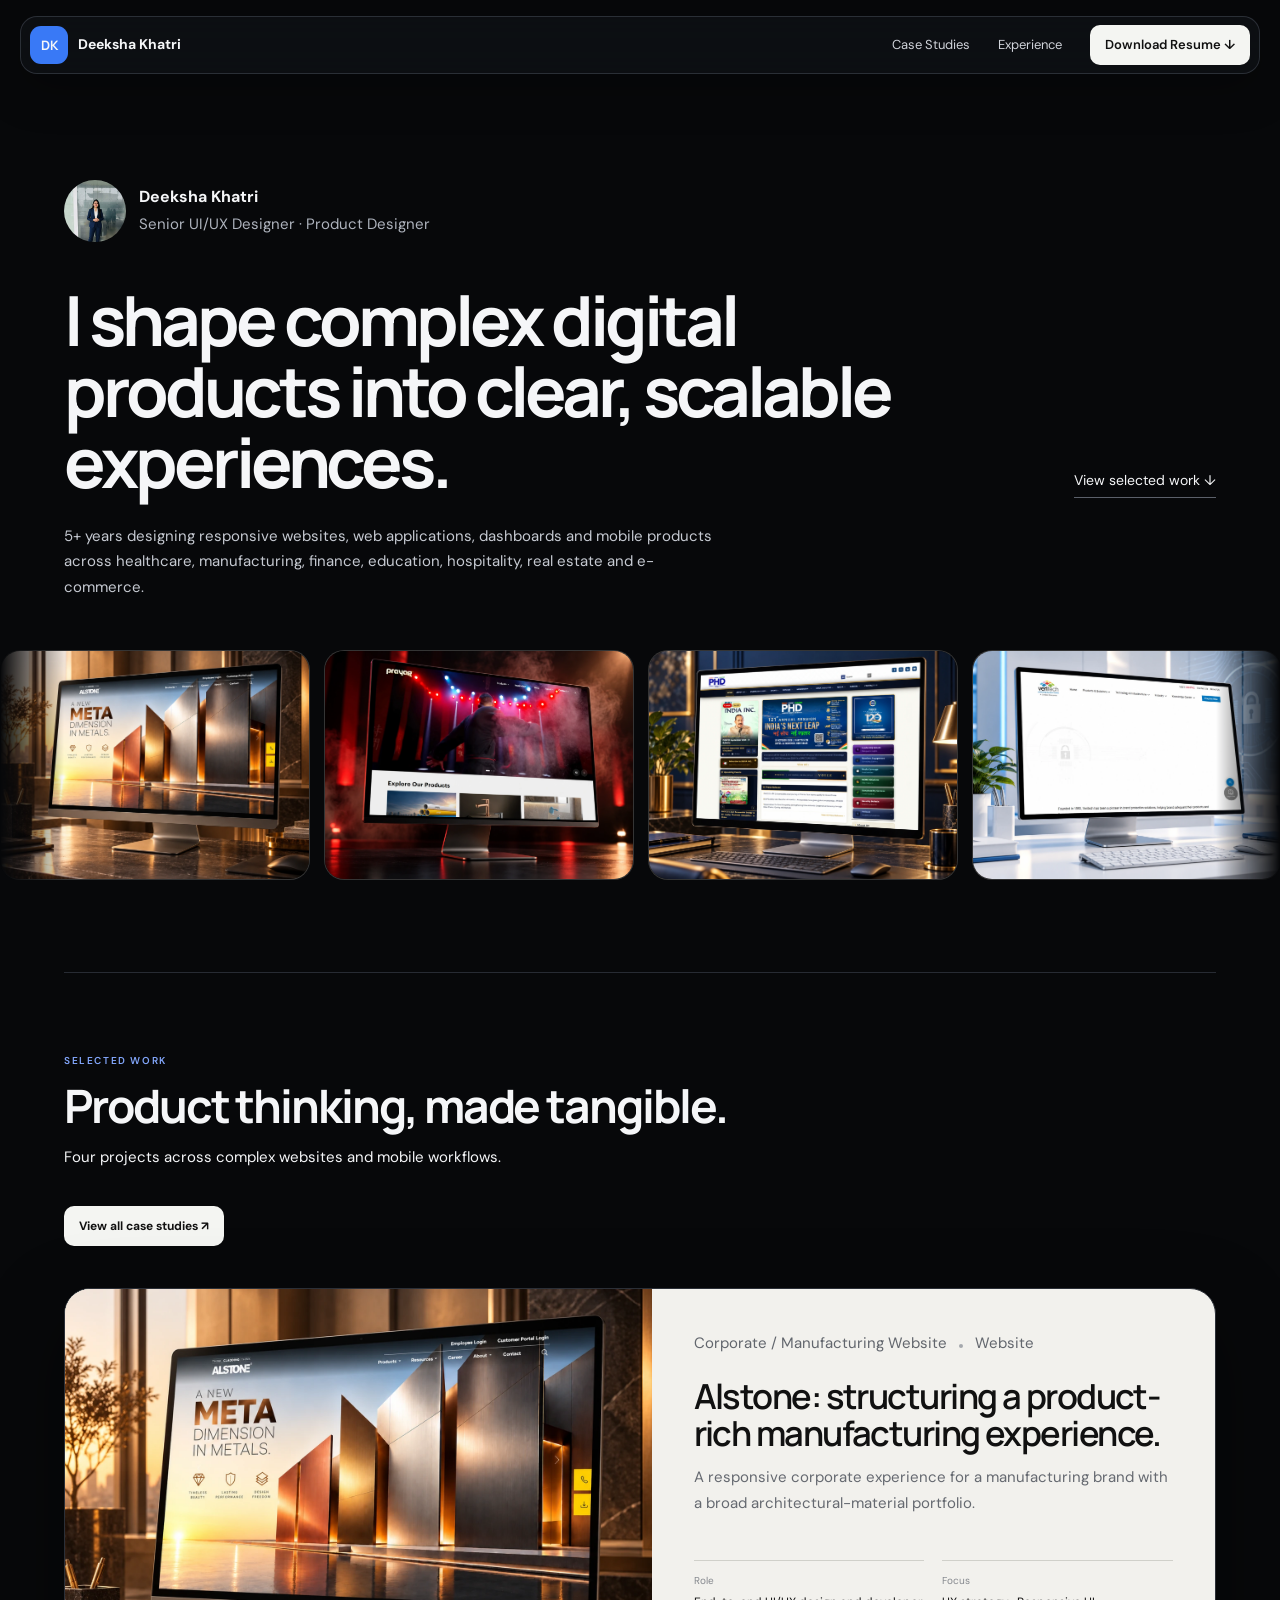
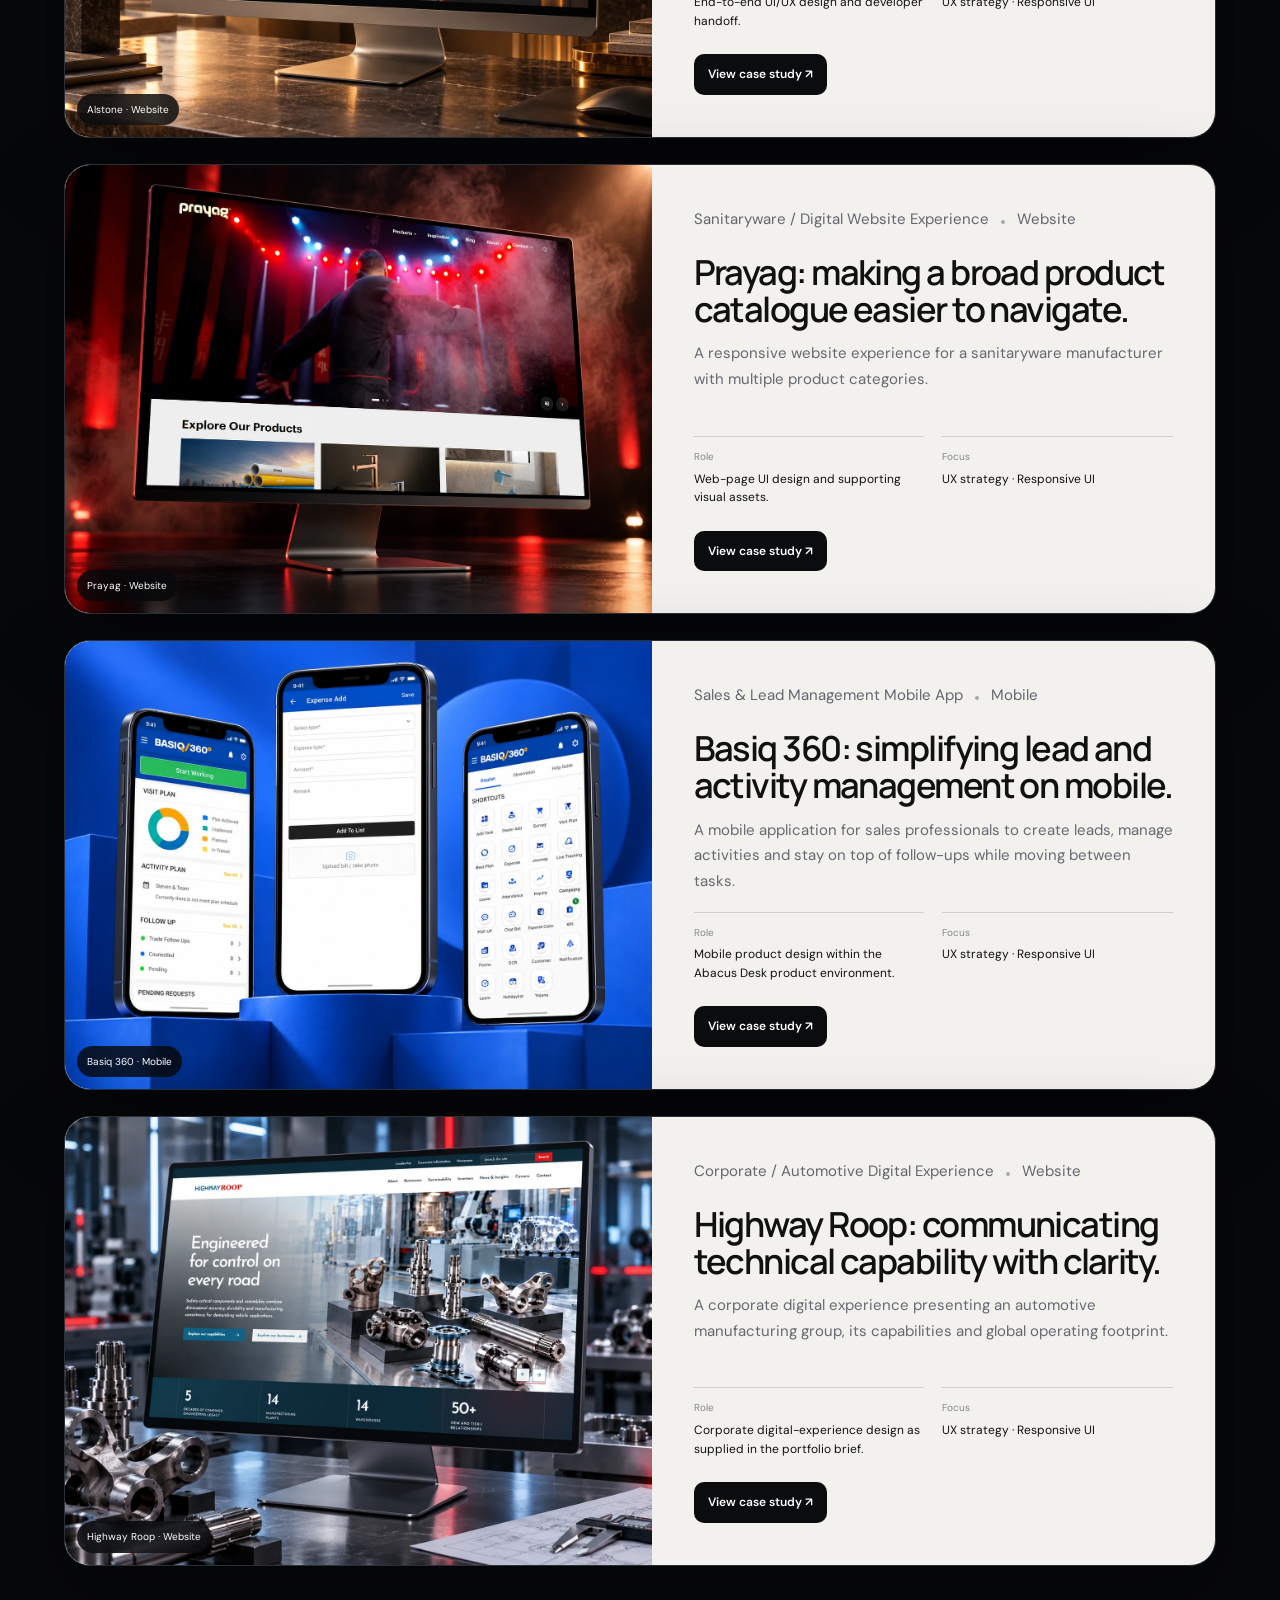
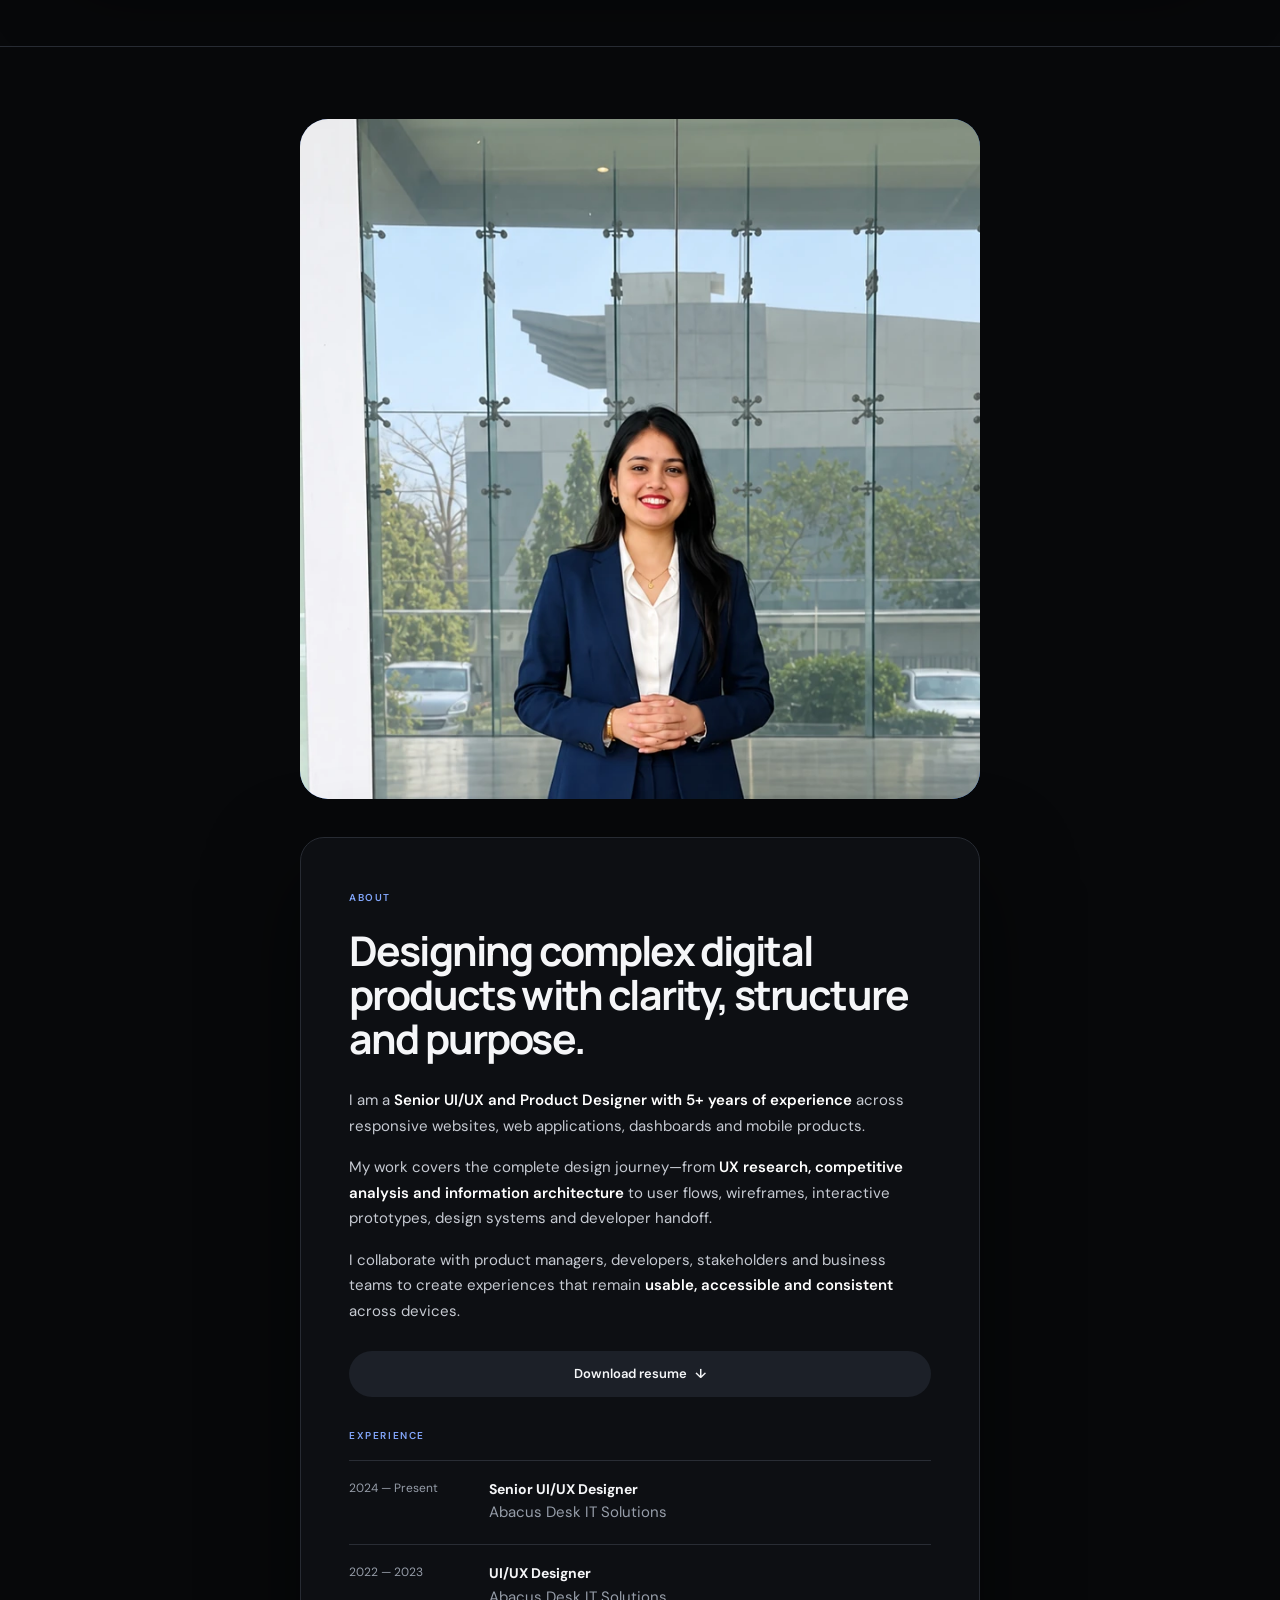
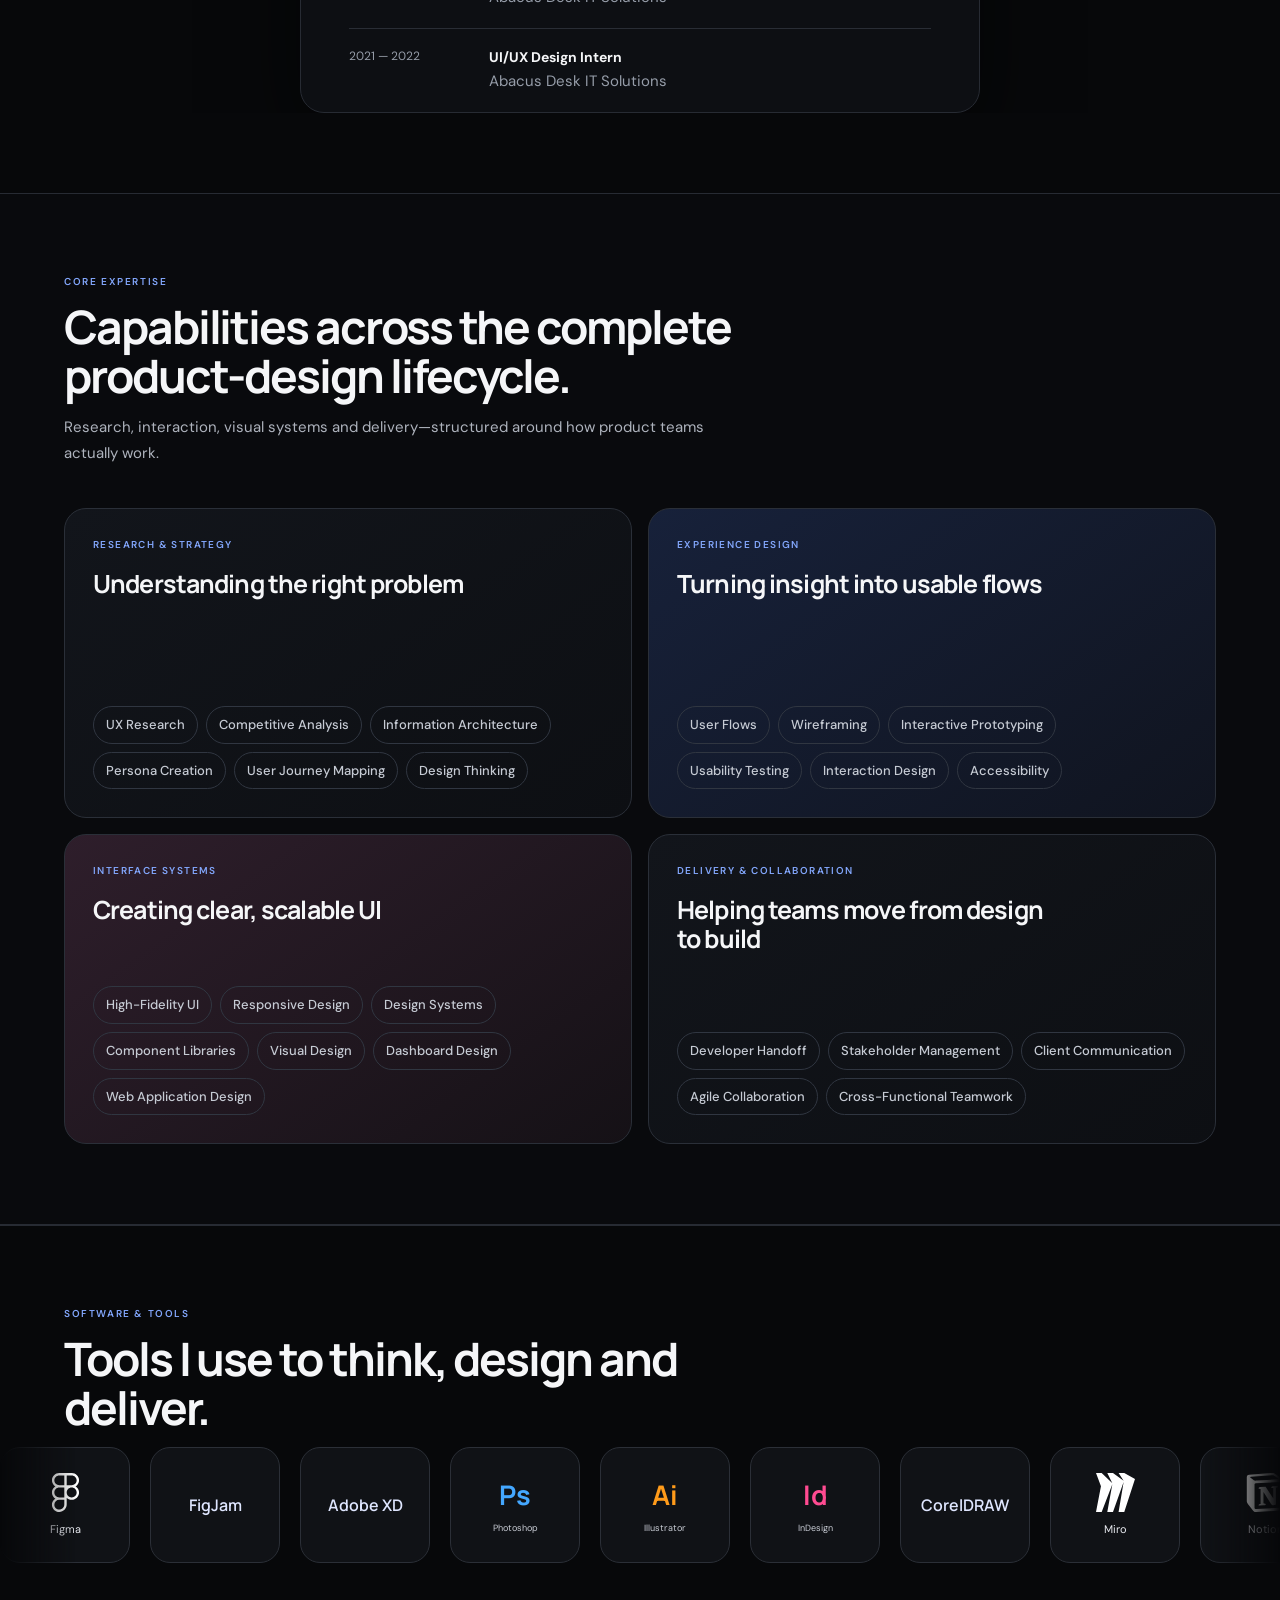
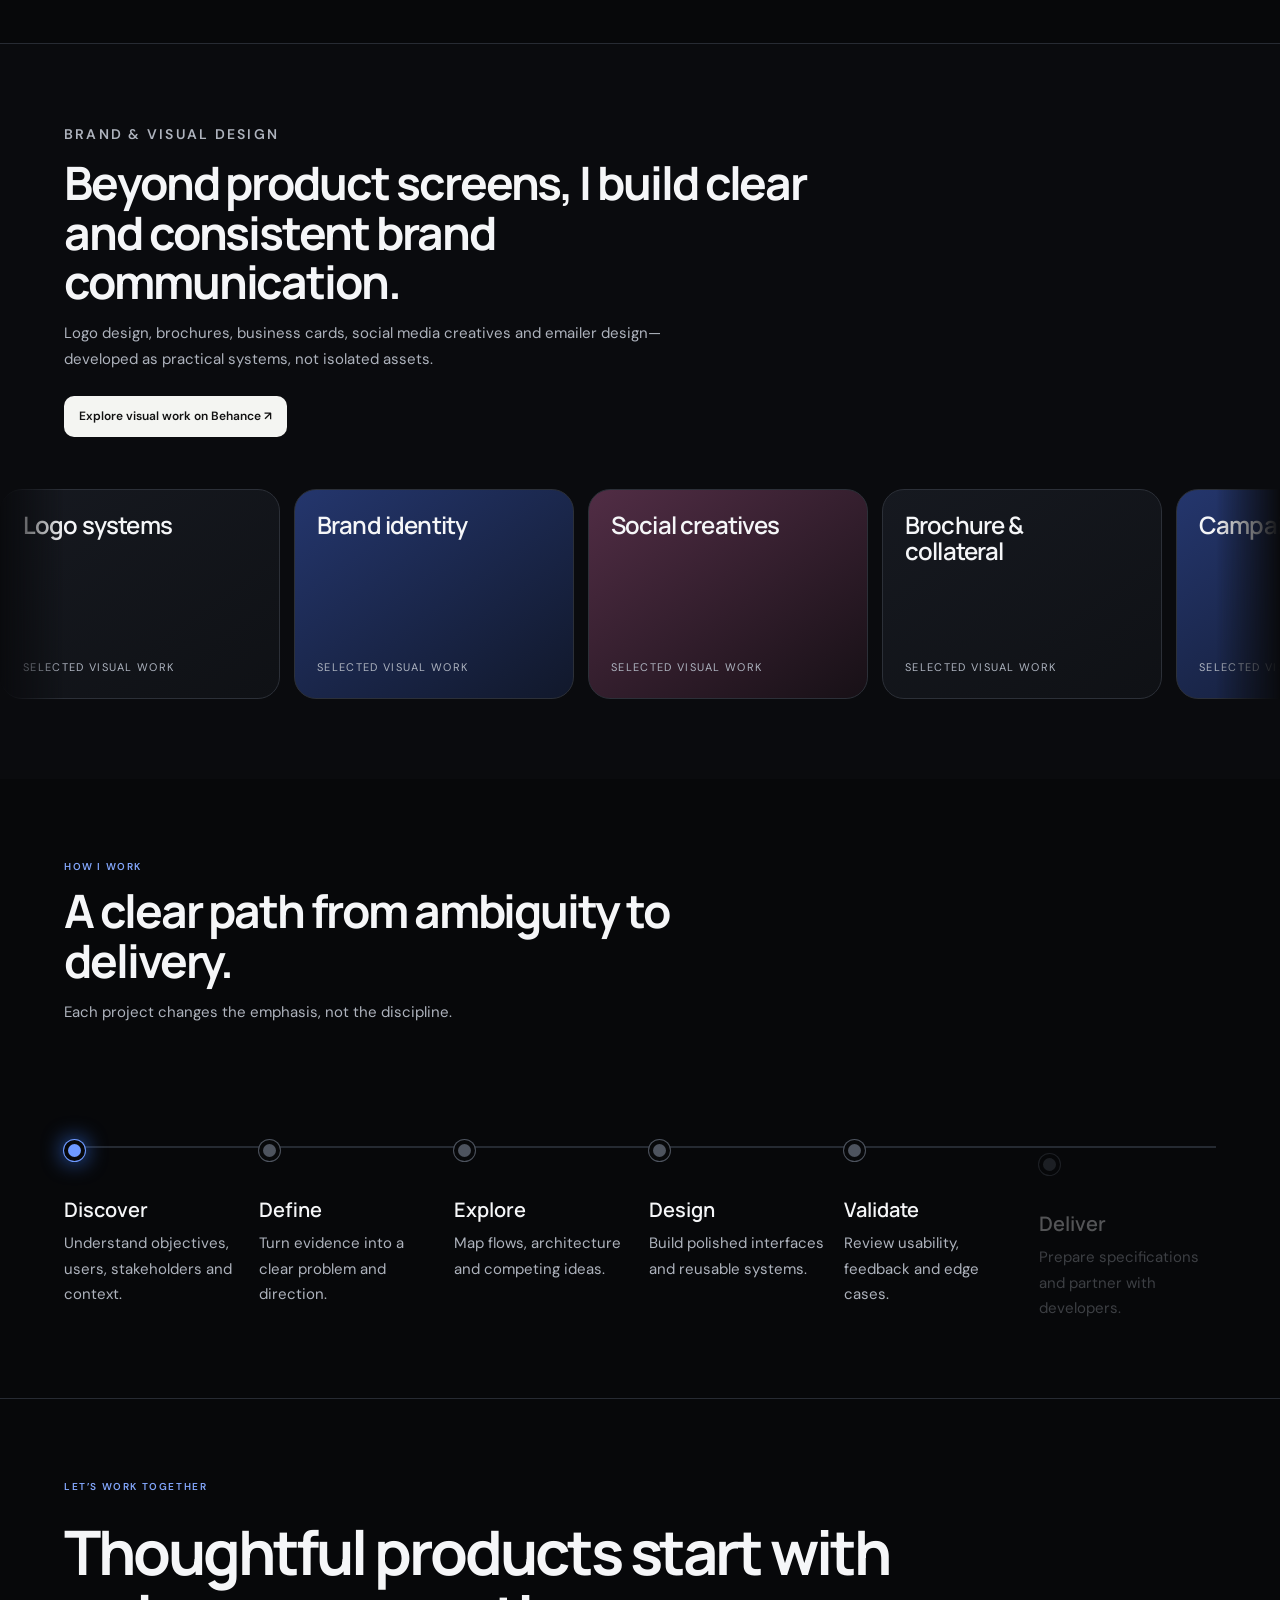
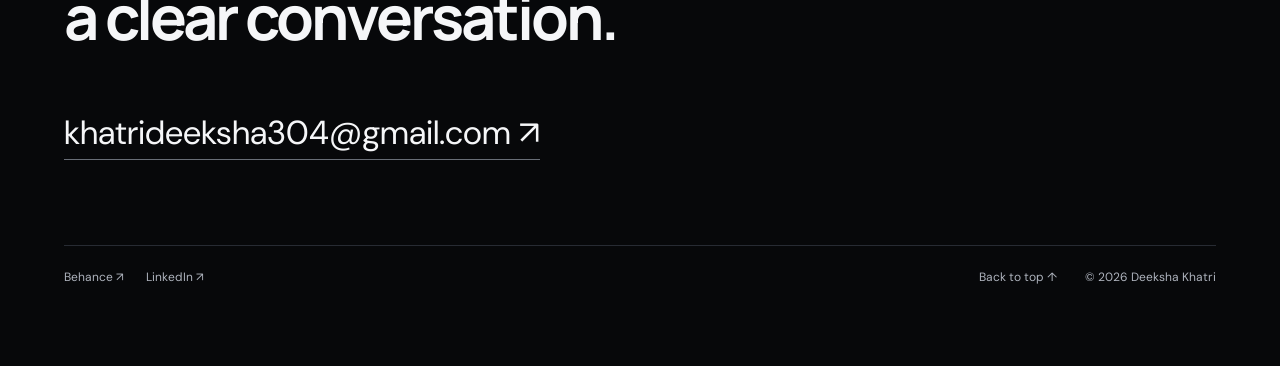
==== index.html @ 40d59b78 "Add files via upload" ====
<!doctype html>
<html lang="en"><head><meta charset="utf-8"><meta name="viewport" content="width=device-width,initial-scale=1"><meta name="theme-color" content="#07080a"><meta name="description" content="Deeksha Khatri — Senior UI/UX and Product Designer portfolio."><title>Deeksha Khatri — Senior UI/UX & Product Designer</title><link rel="preconnect" href="https://fonts.googleapis.com"><link rel="preconnect" href="https://fonts.gstatic.com" crossorigin><link href="https://fonts.googleapis.com/css2?family=DM+Sans:wght@400;500;600&family=Manrope:wght@400;500;600;700&display=swap" rel="stylesheet"><link rel="stylesheet" href="styles.css"><link rel="stylesheet" href="layout-fixes.css"></head>
<body id="top"><a class="skip" href="#main">Skip to content</a>
<header class="site-header"><a class="brand" href="#top"><span>DK</span><strong>Deeksha Khatri</strong></a><button class="menu-button" aria-label="Open navigation">Menu</button><nav><a href="work.html">Case Studies</a><a href="#experience">Experience</a><a class="header-cta" href="assets/Deeksha_Khatri_Resume.pdf" target="_blank" rel="noopener">Download Resume ↓</a></nav></header>
<main id="main">
<section class="hero shell section-reveal"><div class="identity"><img src="assets/deeksha-khatri.jpg" alt="Deeksha Khatri"><div><strong>Deeksha Khatri</strong><p>Senior UI/UX Designer · Product Designer</p></div></div><div class="hero-grid"><h1>I shape complex digital products into clear, scalable experiences.</h1><a href="#work">View selected work ↓</a></div><p class="hero-summary">5+ years designing responsive websites, web applications, dashboards and mobile products across healthcare, manufacturing, finance, education, hospitality, real estate and e-commerce.</p></section>
<section class="archive section-reveal" aria-label="Project archive"><div class="auto-rail"><div id="auto-track" class="auto-track"></div></div></section>
<section class="selected shell" id="work"><div class="section-head section-reveal"><p class="eyebrow">Selected work</p><h2>Product thinking, made tangible.</h2><p>Four projects across complex websites and mobile workflows.</p><a class="all-case-studies-cta" href="work.html">View all case studies ↗</a></div><div id="selected-grid" class="selected-grid"></div></section>
<section class="about" id="about"><div class="about-scene shell"><div class="about-photo section-reveal"><img src="assets/deeksha-about-clean.webp" alt="Deeksha Khatri — Senior UI/UX Designer"></div><div class="about-panel section-reveal"><p class="eyebrow">About</p><h2>Designing complex digital products with clarity, structure and purpose.</h2><div class="about-copy"><p>I am a <strong>Senior UI/UX and Product Designer with 5+ years of experience</strong> across responsive websites, web applications, dashboards and mobile products.</p><p>My work covers the complete design journey—from <strong>UX research, competitive analysis and information architecture</strong> to user flows, wireframes, interactive prototypes, design systems and developer handoff.</p><p>I collaborate with product managers, developers, stakeholders and business teams to create experiences that remain <strong>usable, accessible and consistent</strong> across devices.</p></div><a class="about-primary-cta" href="assets/Deeksha_Khatri_Resume.pdf" target="_blank" rel="noopener">Download resume <span>↓</span></a><div class="timeline" id="experience"><p class="eyebrow">Experience</p><article><time>2024 — Present</time><div><h3>Senior UI/UX Designer</h3><p>Abacus Desk IT Solutions</p></div></article><article><time>2022 — 2023</time><div><h3>UI/UX Designer</h3><p>Abacus Desk IT Solutions</p></div></article><article><time>2021 — 2022</time><div><h3>UI/UX Design Intern</h3><p>Abacus Desk IT Solutions</p></div></article></div></div></div></section><section class="expertise section-reveal" id="expertise"><div class="shell"><div class="section-head"><p class="eyebrow">Core expertise</p><h2>Capabilities across the complete product-design lifecycle.</h2><p>Research, interaction, visual systems and delivery—structured around how product teams actually work.</p></div><div class="expertise-grid"><article><span>Research & strategy</span><h3>Understanding the right problem</h3><div><b>UX Research</b><b>Competitive Analysis</b><b>Information Architecture</b><b>Persona Creation</b><b>User Journey Mapping</b><b>Design Thinking</b></div></article><article><span>Experience design</span><h3>Turning insight into usable flows</h3><div><b>User Flows</b><b>Wireframing</b><b>Interactive Prototyping</b><b>Usability Testing</b><b>Interaction Design</b><b>Accessibility</b></div></article><article><span>Interface systems</span><h3>Creating clear, scalable UI</h3><div><b>High-Fidelity UI</b><b>Responsive Design</b><b>Design Systems</b><b>Component Libraries</b><b>Visual Design</b><b>Dashboard Design</b><b>Web Application Design</b></div></article><article><span>Delivery & collaboration</span><h3>Helping teams move from design to build</h3><div><b>Developer Handoff</b><b>Stakeholder Management</b><b>Client Communication</b><b>Agile Collaboration</b><b>Cross-Functional Teamwork</b></div></article></div></div></section><section class="software section-reveal"><div class="shell"><p class="eyebrow">Software & tools</p><h2>Tools I use to think, design and deliver.</h2></div><div class="software-rail"><div class="software-track"><span><img src="assets/icons/figma.svg" alt="">Figma</span><span class="tool-word">FigJam</span><span class="tool-word">Adobe XD</span><span class="adobe-icon">Ps<small>Photoshop</small></span><span class="adobe-icon ai">Ai<small>Illustrator</small></span><span class="adobe-icon id">Id<small>InDesign</small></span><span class="tool-word">CorelDRAW</span><span><img src="assets/icons/miro.svg" alt="">Miro</span><span><img src="assets/icons/notion.svg" alt="">Notion</span><span><img src="assets/icons/jira.svg" alt="">Jira</span><span><img src="assets/icons/html5.svg" alt="">HTML</span><span><img src="assets/icons/css.svg" alt="">CSS</span><span class="tool-word">Codex</span><span aria-hidden="true"><img src="assets/icons/figma.svg" alt="">Figma</span><span aria-hidden="true" class="tool-word">FigJam</span><span aria-hidden="true" class="tool-word">Adobe XD</span><span aria-hidden="true" class="adobe-icon">Ps<small>Photoshop</small></span><span aria-hidden="true" class="adobe-icon ai">Ai<small>Illustrator</small></span><span aria-hidden="true" class="adobe-icon id">Id<small>InDesign</small></span><span aria-hidden="true" class="tool-word">CorelDRAW</span><span aria-hidden="true"><img src="assets/icons/miro.svg" alt="">Miro</span><span aria-hidden="true"><img src="assets/icons/notion.svg" alt="">Notion</span><span aria-hidden="true"><img src="assets/icons/jira.svg" alt="">Jira</span><span aria-hidden="true"><img src="assets/icons/html5.svg" alt="">HTML</span><span aria-hidden="true"><img src="assets/icons/css.svg" alt="">CSS</span><span aria-hidden="true" class="tool-word">Codex</span></div></div></section><section class="visual-work" id="visual-work"><div class="shell visual-intro section-reveal"><p class="eyebrow">Brand & visual design</p><h2>Beyond product screens, I build clear and consistent brand communication.</h2><p>Logo design, brochures, business cards, social media creatives and emailer design—developed as practical systems, not isolated assets.</p><a class="visual-cta" href="https://www.behance.net/deekshakhatri" target="_blank" rel="noopener">Explore visual work on Behance ↗</a></div><div class="visual-marquee section-reveal"><div class="visual-track"><a href="https://www.behance.net/gallery/186530011/Cogneet" target="_blank" rel="noopener"><b>Logo systems</b><span>Selected visual work</span></a><a href="https://www.behance.net/gallery/204535779/LAPIS" target="_blank" rel="noopener"><b>Brand identity</b><span>Selected visual work</span></a><a href="https://www.behance.net/gallery/204535399/Aprilish" target="_blank" rel="noopener"><b>Social creatives</b><span>Selected visual work</span></a><a href="https://www.behance.net/gallery/200440479/Jaypee-Hospital" target="_blank" rel="noopener"><b>Brochure & collateral</b><span>Selected visual work</span></a><a href="https://www.behance.net/gallery/204536111/Satyug-Darshan-College" target="_blank" rel="noopener"><b>Campaign design</b><span>Selected visual work</span></a><a href="https://www.behance.net/gallery/193965411/Anweshka-Foundation" target="_blank" rel="noopener"><b>Visual communication</b><span>Selected visual work</span></a><a aria-hidden="true" tabindex="-1"><b>Logo systems</b><span>Selected visual work</span></a><a aria-hidden="true" tabindex="-1"><b>Brand identity</b><span>Selected visual work</span></a><a aria-hidden="true" tabindex="-1"><b>Social creatives</b><span>Selected visual work</span></a><a aria-hidden="true" tabindex="-1"><b>Brochure & collateral</b><span>Selected visual work</span></a><a aria-hidden="true" tabindex="-1"><b>Campaign design</b><span>Selected visual work</span></a><a aria-hidden="true" tabindex="-1"><b>Visual communication</b><span>Selected visual work</span></a></div></div></section>
<section class="process shell" id="process"><div class="process-intro section-reveal"><p class="eyebrow">How I work</p><h2>A clear path from ambiguity to delivery.</h2><p>Each project changes the emphasis, not the discipline.</p></div><div class="process-timeline section-reveal"><div class="process-line"><i></i></div><div class="process-steps"><article class="active"><span>01</span><h3>Discover</h3><p>Understand objectives, users, stakeholders and context.</p></article><article><span>02</span><h3>Define</h3><p>Turn evidence into a clear problem and direction.</p></article><article><span>03</span><h3>Explore</h3><p>Map flows, architecture and competing ideas.</p></article><article><span>04</span><h3>Design</h3><p>Build polished interfaces and reusable systems.</p></article><article><span>05</span><h3>Validate</h3><p>Review usability, feedback and edge cases.</p></article><article><span>06</span><h3>Deliver</h3><p>Prepare specifications and partner with developers.</p></article></div></div></section>
</main>
<footer class="section-reveal"><div class="shell"><p class="eyebrow">Let’s work together</p><h2>Thoughtful products start with a clear conversation.</h2><a class="email" href="mailto:khatrideeksha304@gmail.com">khatrideeksha304@gmail.com ↗</a><div class="footer-row"><div><a href="https://www.behance.net/deekshakhatri" target="_blank" rel="noopener">Behance ↗</a><a href="https://www.linkedin.com/in/deeksha-khatri-a18902249/" target="_blank" rel="noopener">LinkedIn ↗</a></div><a href="#top">Back to top ↑</a><span>© <span id="year"></span> Deeksha Khatri</span></div></div></footer>
<script src="projects.js"></script><script src="script.js"></script></body></html>
---- styles.css ----
:root{--bg:#07080a;--panel:#0f1115;--panel-2:#15181e;--text:#f5f6f8;--muted:#aeb3bd;--subtle:#7f8692;--line:#272b33;--blue:#3979f6;--page:1240px;--pad:clamp(20px,4vw,64px);--section:clamp(88px,9vw,132px);--radius:24px}*{box-sizing:border-box}html{scroll-behavior:smooth}body{margin:0;overflow-x:hidden;background:var(--bg);color:var(--text);font-family:'DM Sans',sans-serif;line-height:1.55}a{color:inherit;text-decoration:none}img{max-width:100%}.shell,.case-shell{width:min(var(--page),calc(100% - var(--pad)*2));margin-inline:auto}.skip{position:fixed;top:-70px;left:18px;z-index:100;background:#fff;color:#111;padding:10px 14px;border-radius:8px}.skip:focus{top:18px}.site-header{position:fixed;z-index:50;top:16px;left:50%;transform:translateX(-50%);width:min(var(--page),calc(100% - 32px));height:58px;padding:7px 9px;display:flex;align-items:center;justify-content:space-between;border:1px solid rgba(93,100,113,.38);border-radius:17px;background:rgba(14,16,20,.88);backdrop-filter:blur(18px);box-shadow:0 14px 45px rgba(0,0,0,.28)}.brand{display:flex;align-items:center;gap:10px}.brand span{width:38px;height:38px;display:grid;place-items:center;border-radius:11px;background:var(--blue);font:700 13px 'Manrope'}.brand strong{font-size:14px}.site-header nav{display:flex;align-items:center;gap:28px;color:#d0d3da;font-size:13px}.site-header nav>a:not(.header-cta):hover{color:#fff}.header-cta{padding:10px 15px;border-radius:10px;background:#f4f5f2;color:#111;font-weight:600}.menu-button{display:none;background:none;border:0;color:#fff}.eyebrow{margin:0;color:#82a6fb;font-size:10px;font-weight:600;letter-spacing:.16em;text-transform:uppercase}.hero{min-height:650px;padding-top:130px;display:flex;flex-direction:column;justify-content:center}.identity{display:flex;align-items:center;gap:13px}.identity img{width:52px;height:52px;border-radius:50%;object-fit:cover;object-position:center 22%}.identity strong{font-size:16px}.identity p{margin:2px 0 0;color:var(--muted);font-size:12px}.hero-grid{display:grid;grid-template-columns:minmax(0,930px) auto;gap:36px;align-items:end;margin:42px 0 26px}.hero h1{margin:0;font:500 clamp(46px,5.4vw,76px)/1.03 'Manrope';letter-spacing:-.058em}.hero-grid>a{justify-self:end;border-bottom:1px solid #5b606a;padding-bottom:5px;font-size:14px}.hero-summary{max-width:650px;margin:0;color:#c6cad2;font-size:16px}.archive{padding:0 0 92px;overflow:hidden}.auto-rail{overflow:hidden;-webkit-mask-image:linear-gradient(90deg,transparent,#000 5%,#000 95%,transparent)}.auto-track{display:flex;width:max-content;gap:14px;animation:rail 36s linear infinite}.auto-track:hover{animation-play-state:paused}@keyframes rail{to{transform:translateX(-50%)}}.archive-card{width:310px;flex:0 0 auto}.project-thumb{position:relative;height:230px;overflow:hidden;border:1px solid rgba(255,255,255,.15);border-radius:20px;background:var(--tone);color:var(--ink);isolation:isolate;transition:transform .45s,border-radius .45s}.project-thumb:before{content:"";position:absolute;inset:0;background:radial-gradient(circle at 18% 5%,rgba(255,255,255,.32),transparent 35%);z-index:-1}.project-thumb img{width:100%;height:100%;object-fit:cover;object-position:top;transition:transform 2.5s cubic-bezier(.2,.75,.15,1)}.thumb-browser{position:absolute;inset:20px 18px -20px;border-radius:14px 14px 0 0;overflow:hidden;background:#fff;box-shadow:0 20px 35px rgba(0,0,0,.25)}.thumb-browser:before{content:"•••";display:block;height:22px;padding-left:10px;color:#9a9ea6;font:600 10px/18px sans-serif;letter-spacing:2px;background:#eceef2}.thumb-browser img{height:calc(100% - 22px)}.thumb-basiq360 .thumb-browser{inset:18px 58px -35px;border-radius:28px 28px 0 0}.thumb-basiq360 .thumb-browser:before{display:none}.thumb-basiq360 .thumb-browser img{height:100%}.thumb-prayag{background:#0b0b0c}.thumb-highway-roop,.thumb-pp-jewellers{display:flex;flex-direction:column;justify-content:space-between;padding:25px}.thumb-highway-roop strong,.thumb-pp-jewellers strong{font:600 35px/1 'Manrope';letter-spacing:-.05em}.thumb-highway-roop small,.thumb-pp-jewellers small{max-width:190px}.thumb-label{position:absolute;z-index:3;left:12px;bottom:12px;padding:8px 10px;border-radius:999px;background:rgba(8,9,11,.82);backdrop-filter:blur(8px);color:#fff;font-size:10px}.archive-card:hover .project-thumb,.work-media:hover .project-thumb{transform:translateY(-4px);border-radius:28px}.archive-card:hover img,.work-media:hover img{transform:scale(1.045)}.selected{padding:0 0 var(--section);border-top:1px solid var(--line)}.section-head{padding:var(--section) 0 50px}.section-head h2,.process-intro h2{max-width:780px;margin:16px 0 12px;font:500 clamp(34px,4.2vw,56px)/1.06 'Manrope';letter-spacing:-.05em}.section-head>p:last-child,.process-intro>p:last-child{margin:0;color:var(--muted)}.selected-grid{display:grid;gap:26px}.work-card{position:sticky;top:92px;display:grid;grid-template-columns:1.02fr .98fr;min-height:430px;overflow:hidden;border:1px solid #2b2f37;border-radius:26px;background:#f2f1ed;color:#111;box-shadow:0 28px 80px rgba(0,0,0,.42)}.work-media{min-height:430px;background:var(--tone)}.work-media .project-thumb{height:100%;border:0;border-radius:0}.work-media .thumb-browser{inset:36px 28px -30px}.work-copy{min-height:430px;padding:42px;display:flex;flex-direction:column}.work-type{margin:0;color:#62666d;font-size:11px}.work-type i{display:inline-block;width:4px;height:4px;margin:0 8px;border-radius:50%;background:#a5a8ad}.work-copy h3{margin:20px 0 14px;font:600 clamp(25px,2.7vw,38px)/1.08 'Manrope';letter-spacing:-.045em}.work-copy>p:not(.work-type){margin:0;color:#656970;font-size:14px}.work-copy dl{display:grid;grid-template-columns:1fr 1fr;gap:18px;margin:auto 0 24px}.work-copy dl div{border-top:1px solid #d0d0ca;padding-top:12px}.work-copy dt{color:#85888e;font-size:10px}.work-copy dd{margin:5px 0 0;font-size:12px}.project-cta{align-self:flex-start;padding:11px 14px;border-radius:10px;background:#0b0c0e;color:#fff;font-size:12px;font-weight:600}.about{position:relative;padding:var(--section) 0 0;border-top:1px solid var(--line);background:#07080a;overflow:hidden}.about:before{content:"";position:absolute;inset:0;opacity:.12;pointer-events:none;background-image:url("data:image/svg+xml,%3Csvg viewBox='0 0 160 160' xmlns='http://www.w3.org/2000/svg'%3E%3Cfilter id='n'%3E%3CfeTurbulence type='fractalNoise' baseFrequency='.9' numOctaves='3' stitchTiles='stitch'/%3E%3C/filter%3E%3Crect width='100%25' height='100%25' filter='url(%23n)' opacity='.22'/%3E%3C/svg%3E")}.about-scene{position:relative;min-height:0}.about-photo{position:relative;z-index:1;width:min(55vw,680px);height:680px;margin:0 auto;overflow:hidden;border-radius:28px;background:linear-gradient(145deg,#214b9d,#3478ed)}.about-photo img{width:100%;height:100%;object-fit:cover;object-position:center 10%}.about-panel{position:relative;z-index:3;width:min(55vw,680px);margin:38px auto 0;padding:52px 48px 0;overflow:hidden;border:1px solid #272b33;border-radius:24px;background:#0d0f13;box-shadow:0 36px 90px rgba(0,0,0,.55);will-change:transform}.about-panel h2{max-width:570px;margin:22px 0 28px;font:600 clamp(34px,3.2vw,46px)/1.08 'Manrope';letter-spacing:-.045em}.about-copy p{margin:0 0 16px;color:#c6cad2;font-size:14px}.about-primary-cta{display:flex;justify-content:center;gap:8px;margin:27px 0;padding:13px 18px;border-radius:999px;background:#1c2028;font-size:12px;font-weight:600}.timeline>.eyebrow{padding:4px 0 16px}.timeline article{display:grid;grid-template-columns:120px 1fr;gap:20px;padding:18px 0;border-top:1px solid #292d35}.timeline time,.timeline article p{color:#969da9;font-size:11px}.timeline h3,.timeline article p{margin:0}.timeline h3{font-size:13px}.capability-list{display:flex;flex-wrap:wrap;gap:7px;padding:26px 0 30px;border-top:1px solid #292d35}.capability-list span{padding:8px 10px;border:1px solid #30353f;border-radius:999px;color:#bdc2cc;font-size:10px}.software{position:relative;z-index:4;padding:88px 0 112px;border-top:1px solid var(--line);background:#07080a;overflow:hidden}.software .shell{text-align:center}.software h2{max-width:680px;margin:16px auto 46px;font:600 clamp(30px,3.5vw,44px)/1.1 'Manrope';letter-spacing:-.04em}.software-rail{overflow:hidden;-webkit-mask-image:linear-gradient(90deg,transparent,#000 6%,#000 94%,transparent)}.software-track{display:flex;width:max-content;gap:20px;animation:tools 26s linear infinite}@keyframes tools{to{transform:translateX(-50%)}}.software-track>span{width:112px;height:112px;display:flex;flex-direction:column;align-items:center;justify-content:center;gap:9px;border:1px solid #2b2f37;border-radius:20px;background:#101216;color:#e8eaf0;font-size:11px}.software-track img{width:39px;height:39px}.software-track .adobe-icon{font:700 27px 'Manrope';color:#44a7ff}.software-track .ai{color:#ff9b1a}.software-track .id{color:#ff4b91}.software-track small{font:9px 'DM Sans';color:#c9cdd5}.process{padding:var(--section) 0}.process-intro{display:grid;grid-template-columns:150px minmax(0,760px) 1fr;gap:36px;align-items:start}.process-intro h2{margin:0}.process-intro>p:last-child{align-self:end}.process-timeline{position:relative;margin-top:72px;padding:28px 0 10px}.process-line{position:absolute;left:0;right:0;top:49px;height:2px;background:#252a32}.process-line i{display:block;width:0;height:100%;background:linear-gradient(90deg,#3979f6,#7ca4ff);transition:width .35s ease}.process-steps{position:relative;display:grid;grid-template-columns:repeat(6,1fr);gap:18px}.process-steps article{min-width:0;opacity:.32;transform:translateY(14px);transition:.45s ease}.process-steps article:before{content:"";display:block;width:13px;height:13px;margin:15px 0 35px;border:4px solid var(--bg);border-radius:50%;background:#4d535e;box-shadow:0 0 0 1px #4d535e;transition:.35s}.process-steps article.active{opacity:1;transform:none}.process-steps article.active:before{background:#6e99ff;box-shadow:0 0 0 1px #6e99ff,0 0 22px #3979f6}.process-steps span{color:#7098fa;font-size:10px}.process-steps h3{margin:8px 0;font:600 20px 'Manrope'}.process-steps p{margin:0;color:#aeb3bd;font-size:12px}footer{padding:var(--section) 0 34px;border-top:1px solid var(--line);background:#07080a}footer h2{max-width:860px;margin:26px 0 58px;font:500 clamp(38px,4.8vw,64px)/1.05 'Manrope';letter-spacing:-.05em}.email{font-size:clamp(20px,2.6vw,34px);border-bottom:1px solid #686d76;padding-bottom:5px}.footer-row{display:grid;grid-template-columns:1fr auto auto;gap:28px;margin-top:86px;padding-top:22px;border-top:1px solid var(--line);color:#aeb3bd;font-size:12px}.footer-row>div{display:flex;gap:22px}.section-reveal{opacity:0;transform:translateY(26px);transition:opacity .75s cubic-bezier(.2,.65,.2,1),transform .75s cubic-bezier(.2,.65,.2,1)}.section-reveal.visible{opacity:1;transform:none}
/* Case studies */
.case-body{background:#f4f4f1;color:#131416}.case-body .site-header{background:rgba(18,20,24,.9);color:#fff}.case-body main{padding-top:96px}.case-shell{max-width:1120px}.case-hero{padding:56px 0 30px}.case-hero-grid{display:grid;grid-template-columns:minmax(0,1fr) 320px;gap:64px;align-items:end}.case-hero h1{max-width:760px;margin:16px 0 18px;font:600 clamp(40px,4.8vw,64px)/1.04 'Manrope';letter-spacing:-.055em}.case-hero p:last-child{max-width:680px;color:#5e636c}.case-theme-chip{justify-self:end;padding:12px 15px;border-radius:999px;background:var(--case);color:var(--case-ink);font-size:12px;font-weight:600}.case-cover{width:min(1280px,calc(100% - 32px));margin:20px auto 0;padding:clamp(26px,4vw,54px);overflow:hidden;border-radius:28px 28px 0 0;background:var(--case)}.case-cover .project-thumb{height:min(56vw,610px);border:0;border-radius:20px}.case-cover .thumb-browser{inset:38px 8% -45px}.case-facts{width:min(1280px,calc(100% - 32px));margin:auto;padding:22px 0;border-radius:0 0 28px 28px;background:#141619;color:#fff}.facts-grid{display:grid;grid-template-columns:repeat(4,1fr)}.facts-grid div{padding:0 24px;border-left:1px solid #343840}.facts-grid div:first-child{border-left:0}.facts-grid span{display:block;color:#8e95a0;font-size:10px;text-transform:uppercase;letter-spacing:.1em}.facts-grid b{display:block;margin-top:7px;font-size:13px}.case-section{padding:clamp(72px,8vw,112px) 0}.case-section h2,.case-quick h2,.case-thanks h2{max-width:780px;margin:15px 0 38px;font:600 clamp(30px,3.6vw,48px)/1.1 'Manrope';letter-spacing:-.04em}.case-quick{padding:90px 0}.quick-grid{display:grid;grid-template-columns:repeat(3,1fr);gap:16px}.quick-grid article,.research-grid article,.solution-grid article,.case-process article{padding:25px;border:1px solid #d9dad6;border-radius:18px;background:#fff}.quick-grid span,.research-grid span,.solution-grid b,.case-process span{color:var(--case-ink);font-size:11px;font-weight:700}.quick-grid p,.quick-grid li,.case-section p,.case-section li{color:#5e636c;font-size:14px}.case-deep-intro{text-align:center;padding:45px 0 55px}.case-deep-intro h2{margin:7px 0;font:600 28px 'Manrope'}.case-dark{background:#151719;color:#f5f6f8}.case-dark p,.case-dark li{color:#c3c7ce}.case-two{display:grid;grid-template-columns:.8fr 1.2fr;gap:70px}.case-two h2{margin-top:15px}.statement{padding:28px 0;border-top:1px solid #343840}.statement span{color:#8ea9ef;font-size:10px;text-transform:uppercase;letter-spacing:.12em}.statement h2{max-width:900px;margin:12px 0 0;font-size:clamp(27px,3vw,40px)}.research-grid,.solution-grid,.case-process{display:grid;grid-template-columns:repeat(3,1fr);gap:16px}.research-grid h3,.solution-grid h3,.case-process h3{font:600 19px 'Manrope'}.case-note{margin-top:20px;padding:18px 20px;border-radius:14px;background:#e4e7ec;color:#555b65;font-size:12px}.findings ul{display:grid;gap:12px;padding:0;list-style:none}.findings li{padding:18px;border:1px solid #343840;border-radius:14px}.audit-board{display:flex;align-items:center;justify-content:space-between;gap:12px;margin-top:38px;padding:26px;overflow:auto;border-radius:18px;background:#fff;border:1px solid #d9dad6;white-space:nowrap}.audit-board span{padding:11px 13px;border-radius:9px;background:var(--case);color:var(--case-ink);font-size:12px}.audit-board i{color:#969ca5}.case-visual-panel{padding:clamp(22px,4vw,50px);border-radius:24px;background:var(--case)}.case-visual-panel .project-thumb{height:min(52vw,560px);border:0}.case-impact{display:grid;grid-template-columns:1fr 1fr;gap:16px}.case-impact article{padding:28px;border:1px solid #343840;border-radius:18px;background:#202328}.case-impact h3{margin:0 0 10px;font:600 20px 'Manrope'}.case-impact p{margin:0}.case-thanks{padding:110px 0;text-align:center;background:#151719;color:#fff}.case-thanks h2{margin:16px auto}.case-next{display:flex;justify-content:space-between;gap:24px;padding-top:34px;padding-bottom:50px;color:#34373c;font-size:13px}
@media(max-width:900px){:root{--section:88px}.hero{min-height:620px}.hero-grid{grid-template-columns:1fr}.hero-grid>a{justify-self:start}.process-intro{grid-template-columns:1fr;gap:14px}.process-intro>p:last-child{max-width:500px}.process-steps{min-width:900px}.process-timeline{overflow-x:auto;padding-bottom:22px}.process-line{width:900px}.about-photo,.about-panel{width:min(76vw,650px)}.case-hero-grid{grid-template-columns:1fr}.case-theme-chip{justify-self:start}.case-two{grid-template-columns:1fr;gap:22px}.research-grid,.solution-grid,.case-process{grid-template-columns:1fr 1fr}}
@media(max-width:700px){:root{--pad:20px;--section:74px}.site-header{height:56px;left:16px;right:16px;transform:none;width:auto}.brand strong{display:none}.site-header nav{display:none;position:absolute;top:64px;left:0;right:0;padding:18px;align-items:flex-start;flex-direction:column;border:1px solid var(--line);border-radius:16px;background:#101216}.site-header.menu-open nav{display:flex}.menu-button{display:block}.hero{min-height:610px;padding-top:112px}.hero-grid{margin:34px 0 20px}.hero h1{font-size:43px}.hero-summary{font-size:14px}.archive{padding-bottom:70px}.archive-card{width:250px}.project-thumb{height:190px}.selected-grid{gap:22px}.work-card{position:relative;top:auto;grid-template-columns:1fr;min-height:0}.work-media{min-height:270px}.work-copy{min-height:370px;padding:28px 24px}.work-copy dl{margin-top:34px}.about-photo,.about-panel{width:94%}.about-photo{height:480px}.about-panel{margin-top:28px;padding:32px 24px 0}.about-panel h2{font-size:30px}.timeline article{grid-template-columns:1fr;gap:7px}.software{padding:70px 0 86px}.software-track>span{width:96px;height:96px}.process-steps{min-width:800px}.process-line{width:800px}.process-steps article:before{margin-bottom:26px}footer h2{font-size:38px}.footer-row{grid-template-columns:1fr;gap:20px}.case-body main{padding-top:82px}.case-hero{padding-top:38px}.case-hero h1{font-size:38px}.case-cover,.case-facts{width:calc(100% - 20px)}.case-cover{padding:16px}.case-cover .project-thumb{height:410px}.facts-grid{grid-template-columns:1fr 1fr}.facts-grid div{padding:12px 16px;border-left:0;border-top:1px solid #343840}.quick-grid,.research-grid,.solution-grid,.case-process,.case-impact{grid-template-columns:1fr}.case-section{padding:72px 0}.audit-board{align-items:stretch;flex-direction:column}.audit-board i{transform:rotate(90deg);align-self:center}.case-next{flex-direction:column}.case-visual-panel .project-thumb{height:390px}}
@media(prefers-reduced-motion:reduce){html{scroll-behavior:auto}.auto-track,.software-track{animation-play-state:paused}.section-reveal{opacity:1;transform:none;transition:none}.about-panel{transform:none!important}.process-line i{transition:none}}
/* Final responsive containment pass */
html,body{max-width:100%;overflow-x:hidden}.work-card,.work-media,.work-copy,.hero-grid>*{min-width:0}
@media(max-width:700px){.shell,.case-shell{width:calc(100% - 32px)}.hero h1{font-size:clamp(36px,10.2vw,41px);line-height:1.04;overflow-wrap:break-word}.hero-grid{width:100%}.hero-summary{width:100%;font-size:13px}.section-head h2,.process-intro h2{font-size:32px;overflow-wrap:break-word}.selected-grid,.work-card,.work-media,.work-copy{width:100%;max-width:100%}.work-copy h3{font-size:26px;overflow-wrap:break-word}.work-copy dl{grid-template-columns:1fr;gap:12px}.archive-card{width:230px}.project-thumb{height:176px}.case-hero h1{font-size:34px;overflow-wrap:break-word}.case-section h2,.case-quick h2,.case-thanks h2{font-size:29px;overflow-wrap:break-word}.facts-grid b{overflow-wrap:anywhere}.email{font-size:18px;overflow-wrap:anywhere}}
@media(max-width:380px){.hero h1{font-size:34px}.identity strong{font-size:14px}.archive-card{width:215px}.work-media{min-height:245px}.work-copy h3{font-size:24px}}

/* Requested scrollbar, About cleanup and device-style thumbnails */
html{scrollbar-width:none;-ms-overflow-style:none}html::-webkit-scrollbar,body::-webkit-scrollbar{display:none;width:0;height:0}
.about{padding-top:72px;background:#07080a}.about:before{display:none}.software{padding-top:68px}
.thumb-alstone,.thumb-prayag,.thumb-action-tesa,.thumb-jcb-airtech{background:linear-gradient(145deg,#16191f,#323842)}
.project-thumb:not(.thumb-basiq360) .thumb-browser{inset:30px 30px 54px;border:7px solid #101217;border-bottom-width:12px;border-radius:9px;overflow:hidden;background:#0f1115;box-shadow:0 18px 34px rgba(0,0,0,.38)}
.project-thumb:not(.thumb-basiq360) .thumb-browser:before{content:"";display:block;height:5px;padding:0;background:#101217}
.project-thumb:not(.thumb-basiq360) .thumb-browser img{height:calc(100% - 5px);object-fit:cover;object-position:top}
.thumb-alstone:after,.thumb-prayag:after,.thumb-action-tesa:after,.thumb-jcb-airtech:after{content:"";position:absolute;z-index:2;left:50%;bottom:27px;width:46%;height:13px;transform:translateX(-50%);border-radius:3px 3px 9px 9px;background:linear-gradient(180deg,#aeb4bd,#6f7680);box-shadow:0 5px 12px rgba(0,0,0,.32)}
.thumb-alstone:before,.thumb-prayag:before,.thumb-action-tesa:before,.thumb-jcb-airtech:before{z-index:2;left:50%;top:auto;bottom:36px;width:24px;height:24px;transform:translateX(-50%);background:#8e959f;clip-path:polygon(37% 0,63% 0,76% 100%,24% 100%)}
.thumb-basiq360{background:linear-gradient(145deg,#1d2ed0,#315cf0)}.thumb-basiq360 .thumb-browser{inset:18px auto -28px 50%;width:126px;height:225px;transform:translateX(-50%);border:7px solid #0d1015;border-radius:24px 24px 0 0;box-shadow:0 18px 35px rgba(0,0,0,.4)}.thumb-basiq360 .thumb-browser:before{content:"";display:block;position:absolute;z-index:2;top:5px;left:50%;width:34px;height:7px;transform:translateX(-50%);border-radius:99px;background:#090b0e}.thumb-basiq360 .thumb-browser img{width:100%;height:100%;object-fit:cover;object-position:15% 55%;transform:none}.archive-card .thumb-label{display:none}
.work-media .project-thumb:not(.thumb-basiq360) .thumb-browser{inset:48px 44px 76px;border-width:9px;border-bottom-width:15px}.work-media .thumb-alstone:after,.work-media .thumb-prayag:after,.work-media .thumb-action-tesa:after,.work-media .thumb-jcb-airtech:after{bottom:38px;height:17px}.work-media .thumb-alstone:before,.work-media .thumb-prayag:before,.work-media .thumb-action-tesa:before,.work-media .thumb-jcb-airtech:before{bottom:50px;width:34px;height:35px}.work-media .thumb-basiq360 .thumb-browser{width:210px;height:390px;top:28px;border-radius:34px 34px 0 0}
@media(max-width:700px){.about{padding-top:54px}.software{padding-top:56px}.project-thumb:not(.thumb-basiq360) .thumb-browser{inset:24px 22px 46px}.work-media .project-thumb:not(.thumb-basiq360) .thumb-browser{inset:30px 22px 58px}.work-media .thumb-alstone:after,.work-media .thumb-prayag:after,.work-media .thumb-action-tesa:after,.work-media .thumb-jcb-airtech:after{bottom:27px}.work-media .thumb-alstone:before,.work-media .thumb-prayag:before,.work-media .thumb-action-tesa:before,.work-media .thumb-jcb-airtech:before{bottom:38px}.work-media .thumb-basiq360 .thumb-browser{width:150px;height:275px;top:18px}}

.thumb-highway-roop,.thumb-pp-jewellers{display:block;padding:0;background:linear-gradient(145deg,#16191f,#323842)}.thumb-fallback{height:100%;display:flex;flex-direction:column;justify-content:space-between;padding:24px;background:var(--tone);color:var(--ink)}.thumb-fallback strong{font:600 clamp(22px,2.4vw,34px)/1 'Manrope';letter-spacing:-.05em}.thumb-fallback small{max-width:180px;font-size:10px}.thumb-highway-roop:after,.thumb-pp-jewellers:after{content:"";position:absolute;z-index:2;left:50%;bottom:27px;width:46%;height:13px;transform:translateX(-50%);border-radius:3px 3px 9px 9px;background:linear-gradient(180deg,#aeb4bd,#6f7680);box-shadow:0 5px 12px rgba(0,0,0,.32)}.thumb-highway-roop:before,.thumb-pp-jewellers:before{z-index:2;left:50%;top:auto;bottom:36px;width:24px;height:24px;transform:translateX(-50%);background:#8e959f;clip-path:polygon(37% 0,63% 0,76% 100%,24% 100%)}.work-media .thumb-highway-roop:after,.work-media .thumb-pp-jewellers:after{bottom:38px;height:17px}.work-media .thumb-highway-roop:before,.work-media .thumb-pp-jewellers:before{bottom:50px;width:34px;height:35px}

/* Generated editorial mockup thumbnails */
.mockup-thumb{background:#111}.mockup-thumb>img{width:100%;height:100%;object-fit:cover;object-position:center;transform:none}.mockup-thumb:before,.mockup-thumb:after{display:none!important}.archive-card:hover .mockup-thumb>img,.work-media:hover .mockup-thumb>img{transform:scale(1.035)}.work-media .mockup-thumb{height:100%}.case-cover .mockup-thumb{height:min(58vw,650px)}
/* Focused case-study system */
.case-section{padding:72px 0}.case-section h2{margin-bottom:30px}.case-lead p:first-child{font-size:20px;color:#25282e}.challenge-display{display:grid;grid-template-columns:170px 1fr;gap:40px;padding-top:28px;border-top:1px solid #343840}.challenge-display>span{color:#86a7f5;font-size:11px;text-transform:uppercase;letter-spacing:.12em}.challenge-display h2{margin:0;max-width:900px}.role-board{display:grid;grid-template-columns:.8fr 1.35fr .85fr;gap:14px}.role-board article{min-height:180px;padding:24px;border:1px solid #d9dad6;border-radius:18px;background:#fff}.role-board span,.direction-board span{color:#777d87;font-size:10px;text-transform:uppercase;letter-spacing:.12em}.role-board h3{margin:16px 0;font:600 22px/1.25 'Manrope'}.role-board p{margin:16px 0}.research-section{background:#eceee9}.insight-list{display:grid;gap:9px;margin-top:24px;padding:0;list-style:none}.insight-list li{padding:15px 17px;border-radius:12px;background:#fff;color:#353940!important}.flow-map{display:grid;grid-template-columns:1fr auto 1fr auto 1fr auto 1fr;gap:12px;align-items:center}.flow-map>div{min-height:155px;padding:22px;border:1px solid #343840;border-radius:17px;background:#1d2024;display:flex;flex-direction:column}.flow-map span{color:#789ef7;font-size:10px}.flow-map b{margin:24px 0 5px}.flow-map small{color:#9299a5}.flow-map i{color:#799ef6;font-style:normal}.case-caption{max-width:650px;margin:-15px 0 32px;color:#6e747e}.wireframe-grid{display:grid;grid-template-columns:repeat(3,1fr);gap:18px}.wireframe-grid article{padding:16px;border:1px solid #d8dad6;border-radius:20px;background:#fff}.wireframe-grid h3{margin:16px 5px 4px;font:600 15px 'Manrope'}.wire-ui{height:300px;padding:18px;border-radius:12px;background:#e9ebee;display:grid;grid-template-rows:18px 1.2fr .5fr .5fr 36px;gap:10px}.wire-ui>*{display:block;border-radius:7px;background:#c9cdd3}.wire-ui i{width:44%;background:#afb5be}.wire-ui span{background:#d4d7dc}.wire-ui em{width:45%;background:#9da5b0}.wire-ui.dense{grid-template-rows:18px repeat(3,1fr) 36px}.wire-ui.action b{background:#bbc1c9}.direction-board{display:grid;grid-template-columns:1.2fr 1fr 1fr;gap:16px;padding:24px;border:1px solid #d8dad6;border-radius:20px;background:#fff}.direction-board>div:not(.color-stack){display:flex;flex-direction:column;justify-content:space-between;padding:8px}.direction-board strong{font:600 19px/1.35 'Manrope'}.color-stack{display:grid;grid-template-columns:repeat(4,1fr);min-height:160px;overflow:hidden;border-radius:14px}.color-stack i{background:var(--swatch)}.final-showcase{padding-top:82px}.showcase-hero{height:min(62vw,720px);overflow:hidden;border-radius:26px;background:#151719}.showcase-hero img{width:100%;height:100%;object-fit:cover}.detail-grid{display:grid;grid-template-columns:1fr 1fr;gap:18px;margin-top:18px}.detail-grid figure{height:430px;margin:0;position:relative;overflow:hidden;border-radius:20px;background:#ddd}.detail-grid img{width:100%;height:100%;object-fit:cover;object-position:top}.detail-grid .detail-crop img{transform:scale(1.35);object-position:center}.detail-grid figcaption{position:absolute;left:14px;bottom:14px;padding:8px 11px;border-radius:999px;background:rgba(10,11,13,.82);color:#fff;font-size:10px}.decision-grid{display:grid;grid-template-columns:repeat(3,1fr);gap:15px}.decision-grid article{position:relative;min-height:230px;padding:24px;overflow:hidden;border:1px solid #343840;border-radius:18px;background:#1d2024}.decision-grid span{color:#789ef7;font-size:10px}.decision-grid h3{position:relative;z-index:2;max-width:270px;margin-top:45px;font:600 18px/1.3 'Manrope'}.decision-mark{position:absolute;right:-30px;bottom:-35px;width:150px;height:150px;border:28px solid var(--case);border-radius:50%;opacity:.55}.responsive-section{background:#eef0ec}.device-family{min-height:500px;display:flex;align-items:end;justify-content:center;gap:20px;padding:35px;border-radius:22px;background:var(--case)}.device{overflow:hidden;border:8px solid #11141a;background:#fff;box-shadow:0 24px 55px rgba(0,0,0,.25)}.device img{width:100%;height:100%;object-fit:cover;object-position:top}.device.tablet{width:68%;height:380px;border-radius:20px}.device.phone{width:25%;height:340px;border-radius:30px}.outcome-section{background:#fff}.case-next-project{background:var(--next-tone);color:var(--next-ink)}.case-next-project a{min-height:240px;display:grid;grid-template-columns:1fr auto;grid-template-rows:auto auto;align-content:center;gap:10px}.case-next-project span{font-size:11px;text-transform:uppercase;letter-spacing:.14em}.case-next-project strong{font:600 clamp(40px,6vw,76px)/1 'Manrope';letter-spacing:-.055em}.case-next-project i{grid-column:2;grid-row:1/3;align-self:center;font:400 56px 'Manrope';transition:transform .3s}.case-next-project a:hover i{transform:translateX(10px)}
@media(max-width:800px){.case-section{padding:56px 0}.challenge-display,.case-two{grid-template-columns:1fr;gap:18px}.role-board,.wireframe-grid,.direction-board,.decision-grid{grid-template-columns:1fr}.flow-map{grid-template-columns:1fr}.flow-map i{transform:rotate(90deg);justify-self:center}.wire-ui{height:230px}.detail-grid{grid-template-columns:1fr}.detail-grid figure{height:320px}.device-family{min-height:390px;padding:20px}.device.tablet{height:290px}.device.phone{height:260px}.case-next-project a{min-height:180px}.case-next-project strong{font-size:40px}.case-cover .mockup-thumb{height:420px}}
@media(max-width:520px){.case-section{padding:48px 0}.case-lead p:first-child{font-size:17px}.role-board article{min-height:0}.showcase-hero{height:360px;border-radius:18px}.detail-grid figure{height:250px}.device-family{min-height:330px;gap:8px}.device.tablet{width:72%;height:240px;border-width:5px}.device.phone{width:28%;height:220px;border-width:5px}.case-next-project a{min-height:150px}.case-next-project strong{font-size:34px}}

/* Case-study small-screen containment */
.case-body,.case-body main{max-width:100%;overflow-x:hidden}.case-hero-grid>*,.case-two>*,.role-board>*,.flow-map>*,.facts-grid>*{min-width:0}.case-body h1,.case-body h2,.case-body h3,.case-body p,.case-body li,.case-body b{overflow-wrap:anywhere}
@media(max-width:700px){.case-hero-grid{display:block}.case-theme-chip{display:inline-flex;max-width:100%;margin-top:22px;white-space:normal}.case-hero h1{font-size:32px;line-height:1.06}.case-cover,.case-facts{width:calc(100% - 16px)}.facts-grid{grid-template-columns:1fr}.facts-grid div{padding:15px 18px}.case-two,.role-board,.wireframe-grid,.direction-board,.decision-grid,.detail-grid{width:100%;max-width:100%}.case-section h2,.case-quick h2,.case-thanks h2{font-size:27px}.challenge-display h2{font-size:26px}.role-board h3{font-size:20px}.case-next-project strong{font-size:32px}}
@media(max-width:400px){.case-shell{width:calc(100% - 24px)}.case-hero h1{font-size:29px}.case-section h2,.case-quick h2,.case-thanks h2{font-size:25px}.case-cover .mockup-thumb{height:310px}.case-cover{padding:10px}.case-theme-chip{font-size:10px}.role-board article{padding:19px}.flow-map>div{min-height:125px}.case-next-project strong{font-size:29px}}

@media(max-width:500px){.case-body .case-shell{width:auto!important;max-width:calc(100vw - 24px)!important;margin-left:12px!important;margin-right:12px!important}.case-body section,.case-body .case-hero-grid,.case-body .case-two,.case-body .role-board,.case-body .wireframe-grid,.case-body .direction-board,.case-body .decision-grid{max-width:100vw!important}.case-body h1,.case-body h2,.case-body h3,.case-body p,.case-body li{max-width:100%!important;white-space:normal!important;word-break:break-word!important}.case-hero h1{font-size:27px!important}.case-section h2{font-size:24px!important}.case-cover,.case-facts{max-width:calc(100vw - 12px)!important}}

/* Brand and visual-design showcase */
.visual-work{position:relative;z-index:4;padding:96px 0;border-top:1px solid var(--line);background:#0a0b0e;overflow:hidden}.visual-intro{display:grid;grid-template-columns:150px minmax(0,700px) 1fr;gap:34px;align-items:start}.visual-intro h2{margin:0;font:600 clamp(30px,3.6vw,48px)/1.08 'Manrope';letter-spacing:-.045em}.visual-intro>p{margin:0;color:var(--muted);font-size:13px}.visual-intro>a{grid-column:2;margin-top:4px;width:max-content;border-bottom:1px solid #666d78;padding-bottom:4px;font-size:12px}.visual-marquee{margin-top:52px;overflow:hidden;-webkit-mask-image:linear-gradient(90deg,transparent,#000 5%,#000 95%,transparent)}.visual-track{display:flex;width:max-content;gap:14px;animation:visualRail 34s linear infinite}.visual-track:hover{animation-play-state:paused}.visual-track a{width:280px;height:210px;padding:22px;display:flex;flex-direction:column;justify-content:space-between;border:1px solid #2c3038;border-radius:22px;background:linear-gradient(145deg,#161920,#0f1115);transition:transform .35s,border-color .35s}.visual-track a:nth-child(3n+2){background:linear-gradient(145deg,#24366d,#11182b)}.visual-track a:nth-child(3n){background:linear-gradient(145deg,#512d45,#171016)}.visual-track a:hover{transform:translateY(-6px);border-color:#65779e}.visual-track b{max-width:190px;font:600 24px/1.1 'Manrope';letter-spacing:-.035em}.visual-track span{color:#aeb4c0;font-size:11px;text-transform:uppercase;letter-spacing:.12em}@keyframes visualRail{to{transform:translateX(calc(-50% - 7px))}}.tool-word{font:600 16px 'Manrope'!important;color:#dfe6ff!important}.showcase-hero{height:auto;min-height:0}.showcase-hero img,.detail-grid img,.device img{display:block;width:100%;height:auto;max-height:none;object-fit:contain;object-position:center}.detail-grid figure{height:auto;min-height:260px}.detail-grid .detail-crop img{transform:none;object-position:center}.device-family{align-items:center}.device.tablet,.device.phone{height:auto}.device img{background:#fff}.case-cover .mockup-thumb{height:auto;aspect-ratio:4/3}.case-cover .mockup-thumb>img{object-fit:contain;background:#151719}@media(max-width:900px){.visual-intro{grid-template-columns:1fr;gap:14px}.visual-intro>a{grid-column:1}.visual-work{padding:78px 0}.visual-track a{width:240px;height:180px}}@media(max-width:700px){.visual-work{padding:64px 0}.visual-track a{width:220px;height:165px}.visual-track b{font-size:21px}.about-photo img{object-position:center 20%}}@media(prefers-reduced-motion:reduce){.visual-track{animation-play-state:paused}}
/* Reliable responsive content width */
.shell,.case-shell{width:min(var(--page),calc(100% - 128px))}
@media(max-width:900px){.shell,.case-shell{width:calc(100% - 48px)}}
@media(max-width:700px){.shell,.case-shell{width:calc(100% - 32px)}.hero h1{font-size:clamp(34px,10vw,40px);line-height:1.05;overflow-wrap:break-word}.hero-summary{max-width:100%}}
/* CASE STUDY BLACK EDITORIAL SYSTEM */
.hero h1,.section-head h2,.about-panel h2,.software h2,.process-intro h2,footer h2,.visual-intro h2{font-weight:700}
.case-body{background:#07080a;color:#f5f6f8}.case-body main{padding-top:92px;background:#07080a}.case-body .case-shell{max-width:1180px}.case-hero{padding:80px 0}.case-hero-grid{display:grid;grid-template-columns:minmax(0,.92fr) minmax(360px,1.08fr);gap:64px;align-items:center}.case-hero-copy h1{margin:16px 0 20px;font:700 clamp(38px,4.2vw,58px)/1.04 'Manrope';letter-spacing:-.052em;color:#fff}.case-hero-copy>p:not(.eyebrow){max-width:620px;margin:0;color:#b5bbc5;font-size:15px}.case-theme-chip{display:inline-flex;margin-top:28px;padding:10px 13px;border:1px solid rgba(255,255,255,.16);border-radius:999px;background:#11141a;color:#e6e9ef;font-size:11px}.case-hero-visual{min-width:0}.case-hero-visual .project-thumb{height:auto;aspect-ratio:4/3;border:1px solid #292e37;border-radius:22px;box-shadow:0 30px 90px rgba(0,0,0,.46)}.case-hero-visual .mockup-thumb>img{object-fit:cover;background:#101216}.case-hero-visual .thumb-label{display:none}.case-facts{width:100%;margin:0;padding:0;border-block:1px solid #262b33;border-radius:0;background:#0b0d11;color:#fff}.case-facts .case-shell{padding:22px 0}.facts-grid div{padding:0 24px;border-color:#2b3038}.facts-grid span{color:#818a97}.facts-grid b{color:#eef1f5;font-size:12px}.case-section{padding:80px 0;background:#07080a;color:#f4f6f8;border-bottom:1px solid #1e2229}.case-section.case-alt,.research-section,.responsive-section,.outcome-section{background:#0c0e12;color:#f4f6f8}.case-section-intro{display:grid;grid-template-columns:150px minmax(0,690px) 1fr;gap:34px;align-items:start;margin-bottom:42px}.case-section-intro .eyebrow{grid-column:1}.case-section-intro h2{grid-column:2;margin:0!important;font:700 clamp(30px,3.25vw,43px)/1.08 'Manrope'!important;letter-spacing:-.042em;color:#fff}.case-section-intro>p:last-child{grid-column:3;margin:2px 0 0;color:#aeb5c0;font-size:13px;line-height:1.65}.case-section>.case-shell>.eyebrow{margin-bottom:14px}.case-section h2{color:#fff;font-weight:700}.case-section p,.case-section li{color:#afb6c1;font-size:13px;line-height:1.65}.challenge-display{display:grid;grid-template-columns:150px minmax(0,760px);gap:34px;margin-top:0;padding:28px;border:1px solid #2a3039;border-radius:20px;background:#11141a}.challenge-display span{color:#82a6fb}.challenge-display p{margin:0;color:#e5e8ed;font:600 20px/1.5 'Manrope'}.role-board{grid-template-columns:.8fr 1.35fr .85fr}.role-board article,.research-grid article,.solution-grid article,.case-process article{min-height:180px;border-color:#2a3039;background:#11141a;color:#f4f6f8}.role-board span,.direction-board span{color:#808a98}.role-board h3{color:#fff}.role-board p{color:#adb5c1}.insight-list{grid-template-columns:repeat(3,1fr);gap:14px;margin:0;padding:0}.insight-list li{display:flex;align-items:flex-end;min-height:170px;padding:22px!important;border:1px solid #2a3039;border-radius:18px!important;background:linear-gradient(150deg,#141821,#0e1014)!important;color:#eef1f5!important;font:600 16px/1.45 'Manrope'}.flow-map{gap:10px}.flow-map>div{min-height:170px;border-color:#2a3039;background:#11141a}.flow-map b{color:#fff}.flow-map small{color:#99a2af}.wireframe-grid article{border-color:#2a3039;background:#11141a}.wireframe-grid h3{color:#f3f5f8}.wire-ui{background:#dfe2e7}.direction-board{border-color:#2a3039;background:#11141a}.direction-board strong{color:#f4f6f8}.showcase-hero{display:grid;place-items:center;min-height:0;padding:24px;overflow:hidden;border:1px solid #292e37;border-radius:24px;background:#101216}.showcase-hero img{width:100%;height:auto;max-height:640px;object-fit:contain;border-radius:14px}.interface-board{display:grid;grid-template-columns:minmax(0,1.55fr) minmax(260px,.45fr);gap:20px;margin-top:20px;padding:20px;border:1px solid #292e37;border-radius:24px;background:#101216}.interface-board figure{min-width:0;margin:0;display:grid;place-items:center;border-radius:16px;background:#090a0c;overflow:hidden}.interface-board figure img{display:block;width:100%;height:auto;max-height:720px;object-fit:contain}.interface-board aside{padding:8px 8px 8px 16px}.interface-board aside>div{display:grid;grid-template-columns:32px 1fr;gap:10px;padding:18px 0;border-top:1px solid #2a3039}.interface-board aside span{color:#82a6fb;font-size:10px}.interface-board aside p{margin:0;color:#d1d6de}.decision-grid article{min-height:210px;border-color:#2a3039;background:#11141a}.decision-grid h3{color:#f4f6f8}.device-family{min-height:0;padding:28px;border:1px solid #2a3039;background:#101216}.device{border-color:#222831}.device.tablet{width:72%;height:auto}.device.phone{width:24%;height:auto}.device img{height:auto;max-height:520px;object-fit:contain}.case-next-project{background:#101216!important;color:#fff!important;border-top:1px solid #292e37}.case-next-project a{min-height:220px}.case-next-project span{color:#8fa9ea}.case-next-project strong{font-weight:700}.case-next-project i{color:#82a6fb}
@media(max-width:960px){.case-hero-grid{grid-template-columns:1fr;gap:38px}.case-hero-copy{max-width:760px}.case-hero-visual{max-width:760px}.case-section-intro{grid-template-columns:120px 1fr}.case-section-intro>p:last-child{grid-column:2}.interface-board{grid-template-columns:1fr}.interface-board aside{padding:8px}}
@media(max-width:700px){.case-body main{padding-top:78px}.case-hero{padding:56px 0}.case-hero-grid{gap:28px}.case-hero-copy h1{font-size:34px}.case-hero-copy>p:not(.eyebrow){font-size:14px}.case-section{padding:80px 0}.case-section-intro{grid-template-columns:1fr;gap:12px;margin-bottom:30px}.case-section-intro .eyebrow,.case-section-intro h2,.case-section-intro>p:last-child{grid-column:1}.case-section-intro h2{font-size:28px!important}.facts-grid{grid-template-columns:1fr 1fr}.facts-grid div{padding:14px 12px}.challenge-display{grid-template-columns:1fr;gap:12px;padding:22px}.challenge-display p{font-size:17px}.role-board,.insight-list,.wireframe-grid,.direction-board,.decision-grid{grid-template-columns:1fr}.insight-list li{min-height:130px}.showcase-hero{padding:12px}.interface-board{padding:12px}.device-family{padding:14px;gap:10px}.device.tablet{width:70%}.device.phone{width:27%}.case-next-project a{min-height:180px}}
/* FINAL CONSISTENCY AND WHITE CASE SYSTEM */
:root{--section:80px}.section-head,.software,.visual-work,.process,footer{padding-top:80px;padding-bottom:80px}.section-head{padding-bottom:42px}.software .shell,.visual-intro,.process-intro{text-align:left;display:block}.software h2,.visual-intro h2,.process-intro h2,.section-head h2{max-width:760px;margin:12px 0 14px;font:700 clamp(32px,3.6vw,48px)/1.08 'Manrope';letter-spacing:-.045em}.software .shell>p:last-child,.visual-intro>p,.process-intro>p:last-child,.section-head>p:last-child{max-width:640px;margin:0;color:var(--muted);font-size:14px}.visual-intro>a{display:inline-block;grid-column:auto;margin-top:22px}.about-copy strong{color:#fff;font-weight:600}.about-copy p{font-size:15px;line-height:1.7}.about-primary-cta{font-size:13px}.capability-list{gap:9px}.capability-list span{padding:9px 12px;font-size:11px;transition:transform .25s ease,border-color .25s ease,color .25s ease,background .25s ease}.capability-list span:hover{transform:translateY(-3px);border-color:#557bcf;background:#151b28;color:#fff}.timeline h3{font-size:14px}.timeline time,.timeline article p{font-size:12px}.software-track{gap:20px;animation:tools 34s linear infinite}.software-track>span{width:130px;height:116px;flex:0 0 130px;transition:transform .3s ease,border-color .3s ease,background .3s ease}.software-track>span:hover{transform:translateY(-7px);border-color:#526da8;background:#151a25}@keyframes tools{to{transform:translateX(calc(-50% - 10px))}}.process-steps article>span,.flow-map>div>span,.decision-grid article>span,.interface-board aside>div>span{display:none}.process-intro>p:last-child{margin-top:12px}.about+.visual-work{margin-top:0}
/* Warm white editorial case studies inspired by the supplied references */
.case-body{background:#f6f3ec;color:#171b1a}.case-body main{background:#f6f3ec}.case-body .site-header{border-color:rgba(27,31,30,.14);background:rgba(250,248,242,.92);color:#171b1a;box-shadow:0 12px 38px rgba(42,37,27,.09)}.case-body .site-header nav{color:#444946}.case-body .header-cta{background:#171b1a;color:#fff}.case-hero{padding:80px 0;background:#f6f3ec}.case-hero:before{content:"";position:absolute;right:0;top:100px;width:34vw;height:34vw;border-radius:50%;background:var(--case);opacity:.28;filter:blur(1px);pointer-events:none}.case-hero{position:relative;overflow:hidden}.case-hero-grid{position:relative;z-index:1}.case-hero-copy h1{color:#171b1a;font-size:clamp(38px,4vw,56px)}.case-hero-copy>p:not(.eyebrow){color:#505752}.case-theme-chip{border-color:#d7d2c8;background:#fff;color:#272c29}.case-hero-visual .project-thumb{border-color:#dfd9ce;background:#fff;box-shadow:0 28px 70px rgba(55,47,34,.16);transform:rotate(1.2deg)}.case-hero-visual .project-thumb:hover{transform:rotate(0deg) translateY(-4px)}.case-facts{border-color:#ded8cd;background:#fff;color:#171b1a}.case-facts .case-shell{padding:24px 0}.facts-grid div{border-color:#dfdbd2}.facts-grid span{color:#7c827e}.facts-grid b{color:#202421}.case-section{padding:80px 0;border-color:#e0dbd1;background:#f9f7f2;color:#171b1a}.case-section.case-alt,.research-section,.responsive-section,.outcome-section{background:#eee9df;color:#171b1a}.case-section-intro{display:block;max-width:780px;margin-bottom:38px}.case-section-intro .eyebrow,.case-section-intro h2,.case-section-intro>p:last-child{display:block;margin-left:0;grid-column:auto}.case-section-intro h2{margin:12px 0 14px!important;color:#171b1a;font:700 clamp(30px,3.2vw,43px)/1.08 'Manrope'!important}.case-section-intro>p:last-child{max-width:660px;margin:0;color:#5e655f;font-size:14px;line-height:1.7}.case-section h2{color:#171b1a}.case-section p,.case-section li{color:#5d655f;font-size:14px}.challenge-display{grid-template-columns:150px minmax(0,760px);border-color:#ddd6c9;background:#fff;box-shadow:0 16px 42px rgba(55,47,34,.06)}.challenge-display p{color:#202521}.role-board article{border-color:#ddd6c9;background:#fff;color:#171b1a;box-shadow:0 14px 36px rgba(55,47,34,.055)}.role-board article:nth-child(2){background:color-mix(in srgb,var(--case) 28%,#fff)}.role-board h3,.role-board p{color:#222724}.insight-list li{border-color:#ddd6c9!important;background:#fff!important;color:#202521!important;box-shadow:0 14px 36px rgba(55,47,34,.05)}.insight-list li:nth-child(2){background:color-mix(in srgb,var(--case) 24%,#fff)!important}.flow-map>div{border-color:#ddd6c9;background:#fff;box-shadow:0 12px 34px rgba(55,47,34,.05)}.flow-map b{color:#171b1a}.flow-map small{color:#656c67}.flow-map i{color:var(--case-ink)}.wireframe-grid article{border-color:#ddd6c9;background:#fff;box-shadow:0 14px 38px rgba(55,47,34,.055)}.wireframe-grid h3{color:#202521}.direction-board{border-color:#ddd6c9;background:#fff;box-shadow:0 14px 38px rgba(55,47,34,.055)}.direction-board strong{color:#202521}.showcase-hero{border-color:#dcd6ca;background:#fff;box-shadow:0 18px 55px rgba(55,47,34,.08)}.interface-board{border-color:#dcd6ca;background:#fff;box-shadow:0 18px 55px rgba(55,47,34,.08)}.interface-board figure{background:#f0ece4}.interface-board aside>div{border-color:#e2ddd4}.interface-board aside p{color:#434a45}.decision-grid article{border-color:#ddd6c9;background:#fff;box-shadow:0 14px 38px rgba(55,47,34,.055)}.decision-grid h3{color:#202521}.decision-mark{opacity:.35}.device-family{border-color:#dcd6ca;background:color-mix(in srgb,var(--case) 20%,#fff);box-shadow:0 18px 55px rgba(55,47,34,.08)}.case-next-project{border-color:#dcd6ca;background:#171b1a!important;color:#fff!important}.case-next-project span{color:#9fb8f2}.case-next-project strong{color:#fff}
@media(max-width:900px){.section-head,.software,.visual-work,.process,footer{padding-top:80px;padding-bottom:80px}.software-track>span{width:116px;flex-basis:116px}.case-section-intro{max-width:700px}}
@media(max-width:700px){.case-body .site-header nav{background:#faf8f2;color:#171b1a}.case-hero{padding:64px 0}.case-hero:before{width:78vw;height:78vw;top:330px}.case-hero-copy h1{font-size:34px}.case-section{padding:80px 0}.case-section-intro h2{font-size:28px!important}.challenge-display{grid-template-columns:1fr}.facts-grid{grid-template-columns:1fr 1fr}.software-track>span{width:108px;flex-basis:108px}.capability-list span{font-size:11px}}
/* DARK CASE RESTORE AND EXPERTISE */
.expertise{padding:80px 0;border-top:1px solid var(--line);border-bottom:1px solid var(--line);background:#090a0d}.expertise .section-head{padding-top:0}.expertise-grid{display:grid;grid-template-columns:1fr 1fr;gap:16px}.expertise-grid article{min-height:310px;padding:28px;display:flex;flex-direction:column;border:1px solid #2a2f38;border-radius:22px;background:linear-gradient(145deg,#12151b,#0d0f13);transition:transform .35s ease,border-color .35s ease,box-shadow .35s ease}.expertise-grid article:nth-child(2){background:linear-gradient(145deg,#17213a,#10141f)}.expertise-grid article:nth-child(3){background:linear-gradient(145deg,#2e1e2b,#151116)}.expertise-grid article:hover{transform:translateY(-6px);border-color:#526da8;box-shadow:0 22px 50px rgba(0,0,0,.28)}.expertise-grid article>span{color:#82a6fb;font-size:10px;font-weight:600;letter-spacing:.14em;text-transform:uppercase}.expertise-grid h3{max-width:380px;margin:16px 0 30px;font:700 25px/1.16 'Manrope';letter-spacing:-.035em}.expertise-grid article>div{display:flex;flex-wrap:wrap;gap:8px;margin-top:auto}.expertise-grid b{padding:8px 10px;border:1px solid #303641;border-radius:999px;color:#c6cbd4;font-size:10px;font-weight:500;transition:.25s}.expertise-grid b:hover{border-color:#7698eb;background:#192238;color:#fff}.visual-cta{display:inline-flex!important;align-items:center;width:max-content!important;margin-top:24px!important;padding:11px 15px!important;border:0!important;border-radius:10px;background:#f4f5f2;color:#111;font-size:12px!important;font-weight:600;transition:transform .25s,background .25s}.visual-cta:hover{transform:translateY(-3px);background:#fff}.software,.visual-work{padding-top:80px!important;padding-bottom:80px!important}
.case-body{background:#07080a;color:#f5f6f8}.case-body main{background:#07080a}.case-body .site-header{border-color:rgba(93,100,113,.38);background:rgba(14,16,20,.88);color:#fff;box-shadow:0 14px 45px rgba(0,0,0,.28)}.case-body .site-header nav{color:#d0d3da}.case-body .header-cta{background:#f4f5f2;color:#111}.case-hero{background:#07080a}.case-hero:before{background:var(--case);opacity:.10}.case-hero-copy h1{color:#fff}.case-hero-copy>p:not(.eyebrow){color:#b5bbc5}.case-theme-chip{border-color:#303641;background:#11141a;color:#e6e9ef}.case-hero-visual .project-thumb{border-color:#292e37;background:#101216;box-shadow:0 30px 90px rgba(0,0,0,.46)}.case-facts{border-color:#262b33;background:#0b0d11;color:#fff}.facts-grid div{border-color:#2b3038}.facts-grid span{color:#818a97}.facts-grid b{color:#eef1f5}.case-section{border-color:#1e2229;background:#07080a;color:#f4f6f8}.case-section.case-alt,.research-section,.responsive-section,.outcome-section{background:#0c0e12;color:#f4f6f8}.case-section-intro h2,.case-section h2{color:#fff}.case-section-intro>p:last-child,.case-section p,.case-section li{color:#afb6c1}.challenge-display{border-color:#2a3039;background:#11141a;box-shadow:none}.challenge-display p{color:#e5e8ed}.role-board article{border-color:#2a3039;background:#11141a;color:#f4f6f8;box-shadow:none}.role-board article:nth-child(2){background:color-mix(in srgb,var(--case) 12%,#11141a)}.role-board h3{color:#fff}.role-board p{color:#adb5c1}.insight-list li,.insight-list li:nth-child(2){border-color:#2a3039!important;background:linear-gradient(150deg,#141821,#0e1014)!important;color:#eef1f5!important;box-shadow:none}.flow-map>div{border-color:#2a3039;background:#11141a;box-shadow:none}.flow-map b{color:#fff}.flow-map small{color:#99a2af}.wireframe-grid article{border-color:#2a3039;background:#11141a;box-shadow:none}.wireframe-grid h3{color:#f3f5f8}.direction-board{border-color:#2a3039;background:#11141a;box-shadow:none}.direction-board strong{color:#f4f6f8}.showcase-hero,.interface-board{border-color:#292e37;background:#101216;box-shadow:none}.interface-board figure{background:#090a0c}.interface-board aside>div{border-color:#2a3039}.interface-board aside p{color:#d1d6de}.decision-grid article{border-color:#2a3039;background:#11141a;box-shadow:none}.decision-grid h3{color:#f4f6f8}.device-family{border-color:#2a3039;background:color-mix(in srgb,var(--case) 10%,#101216);box-shadow:none}.case-next-project{border-color:#292e37;background:#101216!important;color:#fff!important}.case-body footer{background:#07080a;color:#f5f6f8;border-color:#272b33}.case-body footer .email{color:#fff}.case-body footer .footer-row{color:#aeb3bd}
@media(max-width:800px){.expertise-grid{grid-template-columns:1fr}.expertise-grid article{min-height:260px}}
@media(max-width:700px){.case-body .site-header nav{background:#101216;color:#fff}.expertise{padding:80px 0}.expertise-grid h3{font-size:22px}}
---- layout-fixes.css ----
/* Final visual repairs for case studies and expertise labels. */
html,body{max-width:100%;overflow-x:clip}
.case-body h1,.case-body h2,.case-body h3,.case-body p,.case-body li,.case-body b,.case-body strong{overflow-wrap:break-word!important;word-break:normal!important}
.case-body{background:#07080a!important;color:#f7f8fa!important}.case-body main{background:#07080a!important}
.case-body .case-section{background:#07080a!important;border-color:#242a33!important}
.case-body .case-section.case-alt,.case-body .research-section,.case-body .responsive-section,.case-body .outcome-section{background:#0b0e13!important}
.case-body .case-section p,.case-body .case-section li,.case-body .case-section-intro>p:last-child{color:#c2c8d1!important}
.case-body .case-section h2,.case-body .case-section h3,.case-body .case-section strong{color:#f8f9fb!important}
.case-body .case-hero:before,.case-body .case-hero:after{content:none!important;display:none!important}
.case-body .case-hero{background:#07080a!important;background-image:none!important;overflow:visible!important}
.case-body .showcase-hero{padding:0!important;border:0!important;background:transparent!important;box-shadow:none!important;overflow:visible!important}
.case-body .showcase-hero img{width:100%!important;height:auto!important;max-height:none!important;object-fit:contain!important;border-radius:18px}
.case-body .interface-board{grid-template-columns:minmax(0,1.45fr) minmax(300px,.55fr)!important;align-items:stretch!important;background:#0e1218!important;border-color:#313846!important}
.case-body .interface-board>*{min-width:0!important}
.case-body .interface-board figure{background:transparent!important;overflow:visible!important}
.case-body .interface-board figure img{width:100%!important;height:auto!important;max-height:none!important;object-fit:contain!important}
.case-body .interface-board aside{min-width:0!important;padding:8px 12px 8px 18px!important}
.case-body .interface-board aside p{color:#e1e5eb!important;font-size:14px!important;line-height:1.55!important;overflow-wrap:break-word!important;word-break:normal!important}
.case-body .interface-board aside span{color:var(--case)!important;font-weight:700}
.case-body .case-next-project,.case-body .case-next-project a{color:#fff!important}
.case-body .case-next-project span{color:#c4d4ff!important}.case-body .case-next-project i{color:#fff!important;opacity:1!important}
.case-body .case-next-project svg,.case-body [class*="arrow"] svg{stroke:#fff!important;color:#fff!important;opacity:1!important}
.case-body .flow-map i{color:var(--case)!important;opacity:1!important}
.case-body .eyebrow,.case-body .interface-board aside span,.case-body .decision-grid>article>span{color:var(--case)!important}
.case-body .case-theme-chip{border-color:color-mix(in srgb,var(--case) 50%,#303641)!important;background:color-mix(in srgb,var(--case) 14%,#11141a)!important;color:#fff!important}
.case-body .direction-board,.case-body .device-family{background:color-mix(in srgb,var(--case) 8%,#101216)!important}
.expertise-grid b{font-size:13px!important;line-height:1.35;padding:9px 12px!important}
@media(max-width:900px){.case-body .interface-board{grid-template-columns:1fr!important}.case-body .interface-board aside{padding:8px 2px!important}}
@media(max-width:700px){.case-body .showcase-hero img,.case-body .interface-board figure img{border-radius:12px}.expertise-grid b{font-size:12px!important}}

/* Final UI board: full-width visual with readable notes below. */
.case-body .interface-board{display:grid!important;grid-template-columns:minmax(0,1fr)!important;gap:22px!important}
.case-body .interface-board aside{display:grid!important;grid-template-columns:repeat(3,minmax(0,1fr))!important;gap:14px!important;padding:0!important}
.case-body .interface-board aside>.eyebrow{grid-column:1/-1!important;margin:2px 0 0!important}
.case-body .interface-board aside>div{display:block!important;min-width:0!important;padding:18px!important;border:1px solid #2d3440!important;border-radius:14px!important;background:#121720!important}
.case-body .interface-board aside>div span{display:block!important;margin-bottom:10px!important}
.case-body .interface-board aside>div p{width:100%!important;max-width:none!important;white-space:normal!important;overflow-wrap:normal!important;word-break:normal!important}
@media(max-width:700px){.case-body .interface-board aside{grid-template-columns:1fr!important}}

/* Global body-copy rhythm and requested About separation. */
main p:not(.eyebrow):not(.thumb-label),
footer p:not(.eyebrow){font-size:15px!important;line-height:1.7!important}
.about{margin-bottom:80px!important}
@media(max-width:700px){
  main p:not(.eyebrow):not(.thumb-label),footer p:not(.eyebrow){font-size:14px!important;line-height:1.65!important}
  .about{margin-bottom:80px!important}
}

.all-case-studies-cta{display:inline-flex;align-items:center;width:max-content;margin-top:20px;padding:11px 15px;border-radius:10px;background:#f4f5f2;color:#111;font-size:12px;font-weight:700;transition:transform .25s ease,background .25s ease}.all-case-studies-cta:hover{transform:translateY(-3px);background:#fff}

/* Premium hover feedback across internal case-study content. */
.case-body .challenge-display,.case-body .role-board article,.case-body .insight-list li,.case-body .flow-map>div,.case-body .wireframe-grid article,.case-body .direction-board,.case-body .showcase-hero,.case-body .interface-board,.case-body .interface-board aside>div,.case-body .decision-grid article,.case-body .device-family{transition:transform .32s cubic-bezier(.2,.7,.2,1),border-color .32s ease,background-color .32s ease,box-shadow .32s ease!important}
.case-body .challenge-display:hover,.case-body .role-board article:hover,.case-body .insight-list li:hover,.case-body .flow-map>div:hover,.case-body .wireframe-grid article:hover,.case-body .direction-board:hover,.case-body .showcase-hero:hover,.case-body .interface-board:hover,.case-body .interface-board aside>div:hover,.case-body .decision-grid article:hover,.case-body .device-family:hover{transform:translateY(-4px);border-color:color-mix(in srgb,var(--case) 55%,#39414d)!important;box-shadow:0 18px 46px rgba(0,0,0,.24)!important}
.case-body .showcase-hero img,.case-body .interface-board figure img,.case-body .device img{transition:transform .55s cubic-bezier(.2,.7,.2,1),filter .35s ease!important}
.case-body .showcase-hero:hover img,.case-body .interface-board:hover figure img{transform:scale(1.012)}
.case-body .case-next-project a{transition:padding .3s ease,color .3s ease!important}.case-body .case-next-project a:hover{padding-left:18px;padding-right:18px}.case-body .case-next-project a:hover i{transform:translateX(7px)}.case-body .case-next-project i{display:inline-block;transition:transform .3s ease!important}
.work-card h3 a{color:inherit}.work-card h3 a:hover{color:var(--tone)}
@media(prefers-reduced-motion:reduce){.case-body .challenge-display,.case-body .role-board article,.case-body .insight-list li,.case-body .flow-map>div,.case-body .wireframe-grid article,.case-body .direction-board,.case-body .showcase-hero,.case-body .interface-board,.case-body .interface-board aside>div,.case-body .decision-grid article,.case-body .device-family,.case-body .showcase-hero img,.case-body .interface-board figure img,.case-body .device img{transition:none!important;transform:none!important}}

/* Refined editorial case-study composition. */
.case-body{--case-panel:#0e1218;--case-panel-2:#121720;--case-edge:#29313c}
.case-body .case-shell{width:min(1120px,calc(100% - 48px))!important}
.case-body .case-hero{padding:88px 0 72px!important;border-bottom:1px solid #20262e}
.case-body .case-hero-grid{grid-template-columns:minmax(0,.88fr) minmax(440px,1.12fr)!important;gap:72px!important}
.case-body .case-hero-copy h1{font-size:clamp(40px,4.35vw,60px)!important;line-height:1.02!important}
.case-body .case-hero-visual .project-thumb{border-radius:18px!important;box-shadow:0 34px 90px rgba(0,0,0,.5)!important}
.case-body .case-facts{width:min(1120px,calc(100% - 48px))!important;margin:28px auto 0!important;border:1px solid var(--case-edge)!important;border-radius:18px!important;background:var(--case-panel)!important}
.case-body .case-facts .case-shell{width:100%!important;padding:22px!important}
.case-body .facts-grid div{padding:4px 22px!important}
.case-body .case-section{padding:80px 0!important;position:relative}
.case-body .case-section-intro{display:grid!important;grid-template-columns:170px minmax(0,680px)!important;column-gap:40px!important;row-gap:14px!important;max-width:900px!important;margin:0 0 42px!important}
.case-body .case-section-intro .eyebrow{grid-column:1!important;grid-row:1/3!important;margin:7px 0 0!important}
.case-body .case-section-intro h2{grid-column:2!important;margin:0!important;max-width:680px!important}
.case-body .case-section-intro>p:last-child{grid-column:2!important;margin:0!important;max-width:620px!important;color:#c2c8d1!important}
.case-body .case-section-intro:after{content:"";grid-column:2;width:54px;height:2px;margin-top:8px;background:var(--case);opacity:.9}
.case-body .challenge-display,.case-body .role-board article,.case-body .insight-list li,.case-body .flow-map>div,.case-body .wireframe-grid article,.case-body .direction-board,.case-body .decision-grid article{border-radius:16px!important;background:linear-gradient(145deg,var(--case-panel-2),var(--case-panel))!important}
.case-body .challenge-display{grid-template-columns:150px minmax(0,1fr)!important;padding:30px!important}
.case-body .role-board{gap:14px!important}.case-body .role-board article{padding:24px!important}
.case-body .insight-list li{min-height:190px!important;position:relative;overflow:hidden}
.case-body .insight-list li:after{content:"";position:absolute;width:96px;aspect-ratio:1;right:-38px;bottom:-46px;border:1px solid color-mix(in srgb,var(--case) 42%,transparent);border-radius:50%}
.case-body .flow-map{display:grid!important;grid-template-columns:repeat(4,minmax(0,1fr))!important;gap:12px!important}
.case-body .flow-map>div{position:relative;padding:24px!important}
.case-body .flow-map>div:not(:last-child):after{content:"→";position:absolute;right:-12px;top:50%;z-index:2;display:grid;place-items:center;width:24px;height:24px;border:1px solid #343d49;border-radius:50%;background:#0b0e13;color:#fff;transform:translateY(-50%)}
.case-body .wireframe-grid{gap:14px!important}.case-body .wireframe-grid article{padding:14px!important}
.case-body .direction-board{padding:28px!important;gap:28px!important}
.case-body .showcase-hero{margin-top:6px!important}
.case-body .interface-board{margin-top:24px!important;padding:18px!important;border-radius:20px!important}
.case-body .decision-grid{gap:14px!important}.case-body .decision-grid article{min-height:190px!important;padding:24px!important}
.case-body .device-family{border-radius:20px!important}
.case-body .case-next-project{margin-top:0!important;border-top:1px solid #2a313b!important;background:color-mix(in srgb,var(--case) 7%,#0d1116)!important}
.case-body .case-next-project a{min-height:190px!important}
@media(max-width:900px){.case-body .case-hero-grid{grid-template-columns:1fr!important;gap:36px!important}.case-body .case-hero-visual{max-width:720px}.case-body .case-section-intro{grid-template-columns:1fr!important}.case-body .case-section-intro .eyebrow,.case-body .case-section-intro h2,.case-body .case-section-intro>p:last-child,.case-body .case-section-intro:after{grid-column:1!important;grid-row:auto!important}.case-body .flow-map{grid-template-columns:repeat(2,minmax(0,1fr))!important}.case-body .flow-map>div:after{display:none!important}}
@media(max-width:600px){.case-body .case-shell{width:min(100% - 32px,1120px)!important}.case-body .case-hero{padding:60px 0 50px!important}.case-body .case-facts{width:calc(100% - 32px)!important}.case-body .facts-grid{grid-template-columns:1fr 1fr!important}.case-body .facts-grid div{padding:12px!important}.case-body .case-section-intro{margin-bottom:30px!important}.case-body .challenge-display{grid-template-columns:1fr!important;padding:22px!important}.case-body .flow-map{grid-template-columns:1fr!important}}

/* Preserve explicit arrow nodes in the four-step user-flow sequence. */
.case-body .flow-map{grid-template-columns:1fr auto 1fr auto 1fr auto 1fr!important;align-items:center!important}
.case-body .flow-map>div:not(:last-child):after{content:none!important;display:none!important}
.case-body .flow-map>i{display:grid!important;place-items:center;width:28px;height:28px;border:1px solid #343d49;border-radius:50%;background:#0b0e13;color:var(--case)!important;font-style:normal!important}
@media(max-width:900px){.case-body .flow-map{grid-template-columns:1fr!important}.case-body .flow-map>i{justify-self:center!important;transform:rotate(90deg)}}

/* Requested Selected Work and hero identity refinements. */
.work-card h3 a,.work-card h3 a:hover,.work-card h3 a:focus{color:#111!important}
.identity img{width:62px!important;height:62px!important;flex:0 0 62px}

/* Face-focused About portrait framing. */
.about-photo img{transform:scale(1.42)!important;transform-origin:center 20%!important}
/* Compact visual walkthroughs for case studies. */
.case-body .case-hero-visual{position:relative;overflow:hidden;border-radius:18px;background:#0d1015}
.case-body .case-hero-visual .project-thumb{margin:0}
.case-body .case-hero-visual .project-thumb img{animation:case-preview-drift 10s cubic-bezier(.45,0,.55,1) infinite alternate;will-change:transform}
@keyframes case-preview-drift{from{transform:scale(1.015) translateY(0)}to{transform:scale(1.07) translateY(-2.2%)}}
.final-ui-gallery{width:100%;overflow:hidden;padding:6px 0 18px}
.final-ui-track{display:flex;gap:18px;width:max-content;animation:case-gallery-scroll 34s linear infinite}
.final-ui-gallery:hover .final-ui-track{animation-play-state:paused}
.final-ui-screen{width:clamp(270px,31vw,410px);margin:0;flex:none;overflow:hidden;border:1px solid #2b323d;border-radius:18px;background:#0d1015;box-shadow:0 18px 45px rgba(0,0,0,.22)}
.screen-bar{height:38px;display:flex;align-items:center;gap:6px;padding:0 13px;border-bottom:1px solid #252b34;background:#13171d}
.screen-bar i{width:6px;height:6px;border-radius:50%;background:#59616d}.screen-bar i:first-child{background:var(--case)}
.screen-bar span{margin-left:auto;color:#8f98a5;font-size:9px;font-weight:700;letter-spacing:.1em;text-transform:uppercase}
.screen-viewport{height:clamp(210px,25vw,330px);overflow:hidden;background:#080a0d}
.screen-viewport img{width:100%;height:135%;display:block;object-fit:cover;object-position:center top;transition:transform .6s cubic-bezier(.2,.7,.2,1)}
.final-ui-screen:hover .screen-viewport img{transform:scale(1.035)}
.final-ui-screen.screen-2 img{object-position:24% center}.final-ui-screen.screen-3 img{object-position:50% center}.final-ui-screen.screen-4 img{object-position:76% center}.final-ui-screen.screen-5 img{object-position:right bottom}
.final-ui-screen figcaption{padding:13px 15px;color:#aeb6c1;font-size:10px;font-weight:700;letter-spacing:.09em;text-transform:uppercase}
@keyframes case-gallery-scroll{from{transform:translateX(0)}to{transform:translateX(calc(-50% - 9px))}}
.case-body .interface-board{margin-top:22px!important}
.case-body .interface-board figure{display:none!important}
.responsive-principles{display:grid;grid-template-columns:repeat(3,minmax(0,1fr));gap:14px}
.responsive-principles article{padding:24px;border:1px solid #2d3440;border-radius:16px;background:#11161d;transition:transform .3s ease,border-color .3s ease}
.responsive-principles article:hover{transform:translateY(-4px);border-color:color-mix(in srgb,var(--case) 55%,#39414d)}
.responsive-principles span{color:var(--case);font-size:10px;font-weight:700;letter-spacing:.1em}.responsive-principles h3{margin:32px 0 10px;font:700 18px/1.25 'Manrope'}.responsive-principles p{margin:0;color:#c2c8d1!important}
@media(max-width:760px){.case-body .case-hero-visual .project-thumb img{animation:none}.final-ui-screen{width:min(78vw,330px)}.screen-viewport{height:235px}.final-ui-track{animation-duration:26s}.responsive-principles{grid-template-columns:1fr}.responsive-principles article{padding:20px}.responsive-principles h3{margin-top:22px}}
@media(prefers-reduced-motion:reduce){.case-body .case-hero-visual .project-thumb img,.final-ui-track{animation:none!important}.final-ui-gallery{overflow-x:auto}.final-ui-screen:hover .screen-viewport img{transform:none}}
/* Case-study mobile containment. */
.case-body .case-hero-grid>*{min-width:0}
@media(max-width:600px){.case-body .case-shell{width:calc(100% - 32px)!important}.case-body .case-hero-grid,.case-body .case-hero-copy,.case-body .case-hero-visual{width:100%;max-width:100%;min-width:0}.case-body .case-hero-copy h1{max-width:100%;font-size:clamp(30px,9vw,36px)!important;letter-spacing:-.045em;overflow-wrap:anywhere!important}.case-body .case-hero-copy>p:not(.eyebrow){max-width:100%}.case-body .project-thumb{max-width:100%}}
/* Cross-screen stability and distinct Final UI assets. */
.hero-summary{font-size:16px!important}
.final-ui-gallery.is-static{overflow:visible}
.final-ui-gallery.is-static .final-ui-track{animation:none!important}
.screen-viewport img{width:100%;height:100%;object-fit:cover;object-position:top center!important}
.final-ui-screen:hover .screen-viewport img{transform:scale(1.02)}
.case-basiq360 .screen-viewport{background:#1437b7}
.case-basiq360 .screen-viewport img{object-fit:contain;background:#1437b7}
.hero-grid>*,.work-card>*,.process-intro>*,.footer-row>*,.case-hero-grid>*,.direction-board>*,.role-board>*,.all-work-card>*{min-width:0}
.email,.work-copy h3,.section-head h2,.visual-intro h2,.process-intro h2,.about-panel h2,.work-hero h1{overflow-wrap:anywhere}
@media(max-width:860px) and (min-width:701px){.work-card{grid-template-columns:1fr;position:relative;top:auto}.work-media{min-height:390px}.work-copy{min-height:360px}.about-photo,.about-panel{width:min(86vw,680px)}}
@media(max-width:700px){.hero-summary{font-size:15px!important}.site-header nav.open{display:flex}.site-header nav{max-height:calc(100vh - 90px);overflow-y:auto}.hero{min-height:auto;padding-top:118px;padding-bottom:62px}.hero-grid{grid-template-columns:1fr;gap:22px}.hero-grid>a{justify-self:start}.hero h1{font-size:clamp(34px,10vw,41px)}.work-media{aspect-ratio:16/11;min-height:0}.work-copy{min-height:0}.about-photo{height:min(122vw,500px)}.about-panel{width:calc(100% - 32px);padding-left:22px;padding-right:22px}.software-track>span{flex-basis:102px}.footer-row>div{flex-wrap:wrap}.final-ui-screen{width:min(82vw,330px)}.screen-viewport{height:230px}.all-work-visual{aspect-ratio:16/12}.case-body .facts-grid{grid-template-columns:1fr!important}.case-body .facts-grid div{border-left:0!important;border-top:1px solid #2b3038}.case-body .facts-grid div:first-child{border-top:0}.case-body .case-next-project a{grid-template-columns:1fr auto!important}.case-body .case-next-project strong{grid-column:1/-1}}
@media(max-width:380px){.site-header{left:10px;right:10px}.brand span{width:36px;height:36px}.menu-button{padding:8px}.hero h1{font-size:32px}.section-head h2,.software h2,.visual-intro h2,.process-intro h2{font-size:29px}.about-panel h2{font-size:27px}.final-ui-screen{width:84vw}}
/* Full-frame Final UI carousel: no screenshot cropping. */
.final-ui-gallery{overflow-x:auto!important;overflow-y:hidden;scroll-snap-type:x mandatory;scroll-behavior:smooth;padding:6px 0 18px;scrollbar-width:thin;scrollbar-color:#39414d transparent}
.final-ui-track{display:grid!important;grid-auto-flow:column;grid-auto-columns:calc((100% - 18px)/2);gap:18px;width:auto!important;animation:none!important}
.final-ui-screen{width:auto!important;min-width:0;scroll-snap-align:start}
.screen-viewport{height:auto!important;aspect-ratio:16/10;display:grid;place-items:center;overflow:hidden;background:#080a0d}
.final-ui-screen .screen-viewport img{width:100%!important;height:100%!important;display:block;object-fit:contain!important;object-position:center!important;transform:none!important}
.case-basiq360 .final-ui-track{grid-auto-columns:min(280px,70vw)}
.case-basiq360 .screen-viewport{aspect-ratio:1/2;background:#1437b7}
.case-basiq360 .screen-viewport img{object-fit:contain!important;background:#1437b7}
@media(max-width:760px){.final-ui-track{grid-auto-columns:100%}.final-ui-gallery{padding-bottom:14px}.screen-viewport{aspect-ratio:16/10}.case-basiq360 .final-ui-track{grid-auto-columns:min(260px,78vw)}}
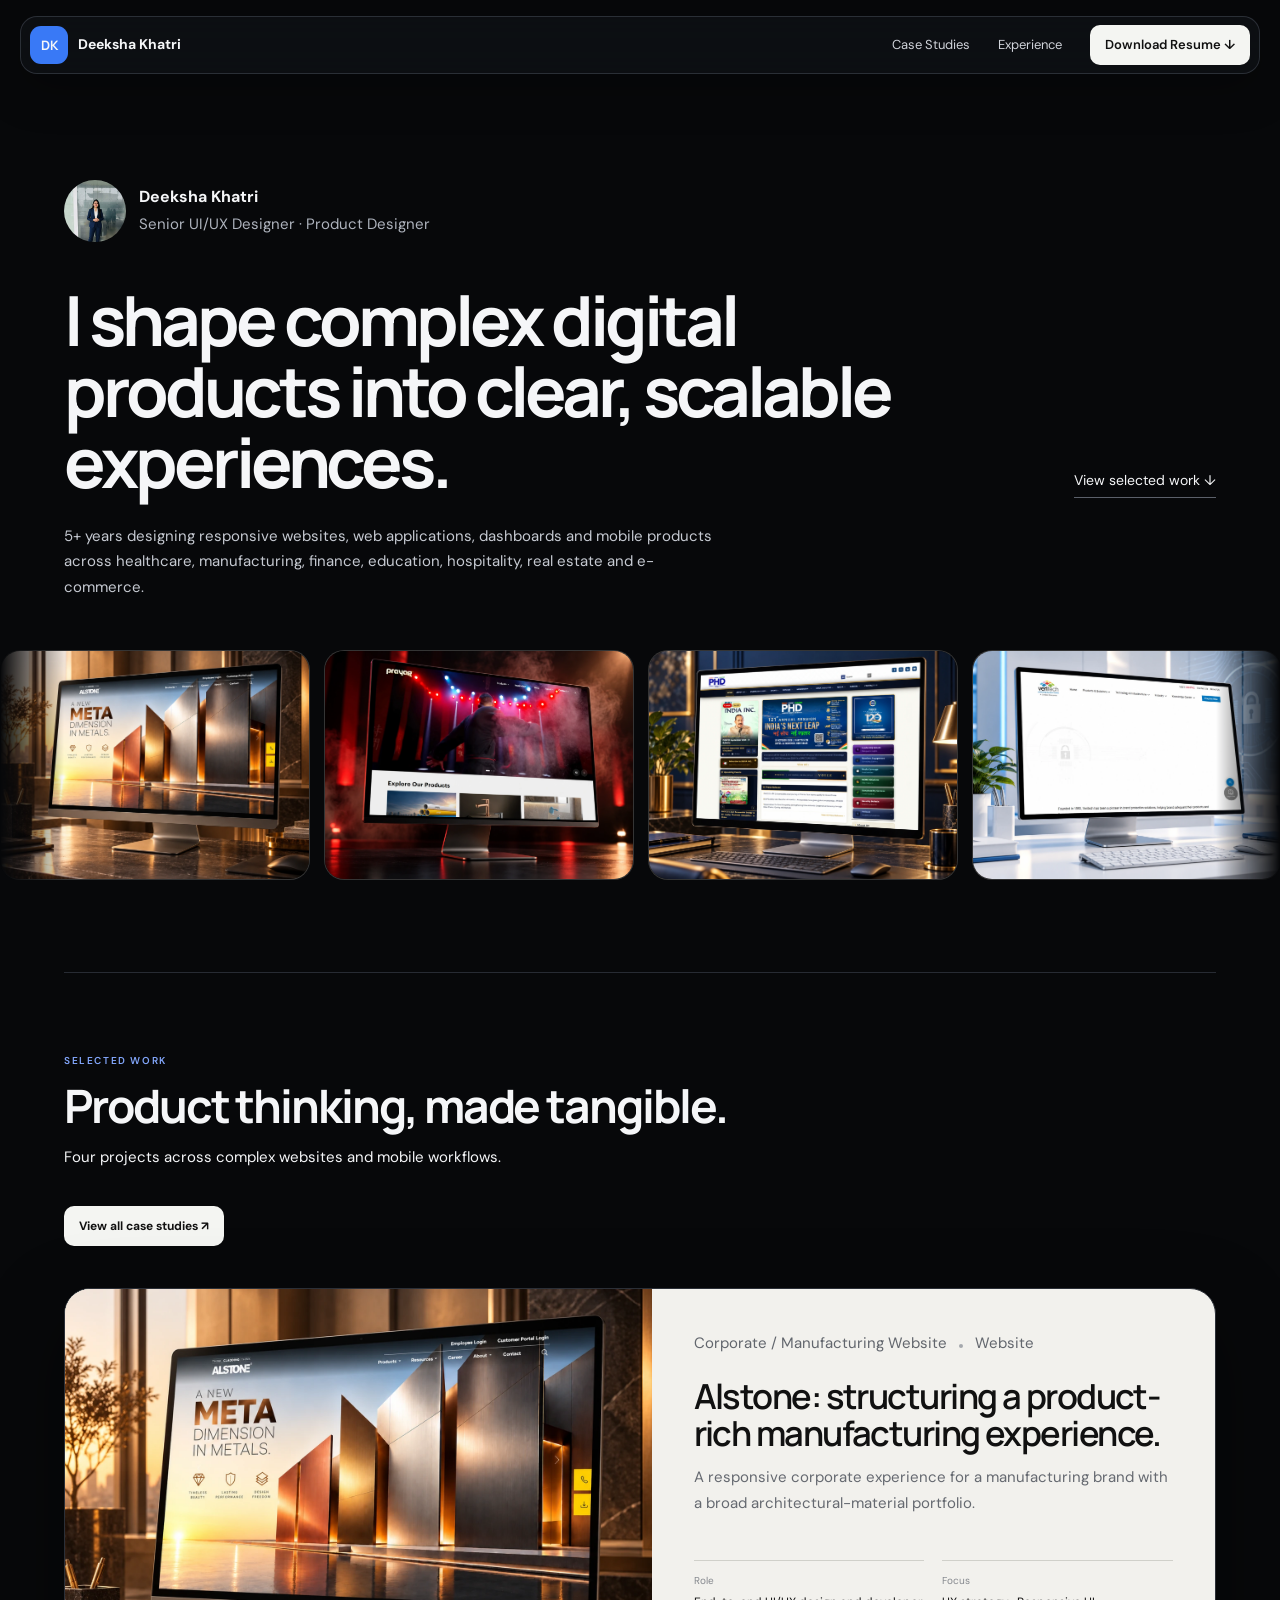
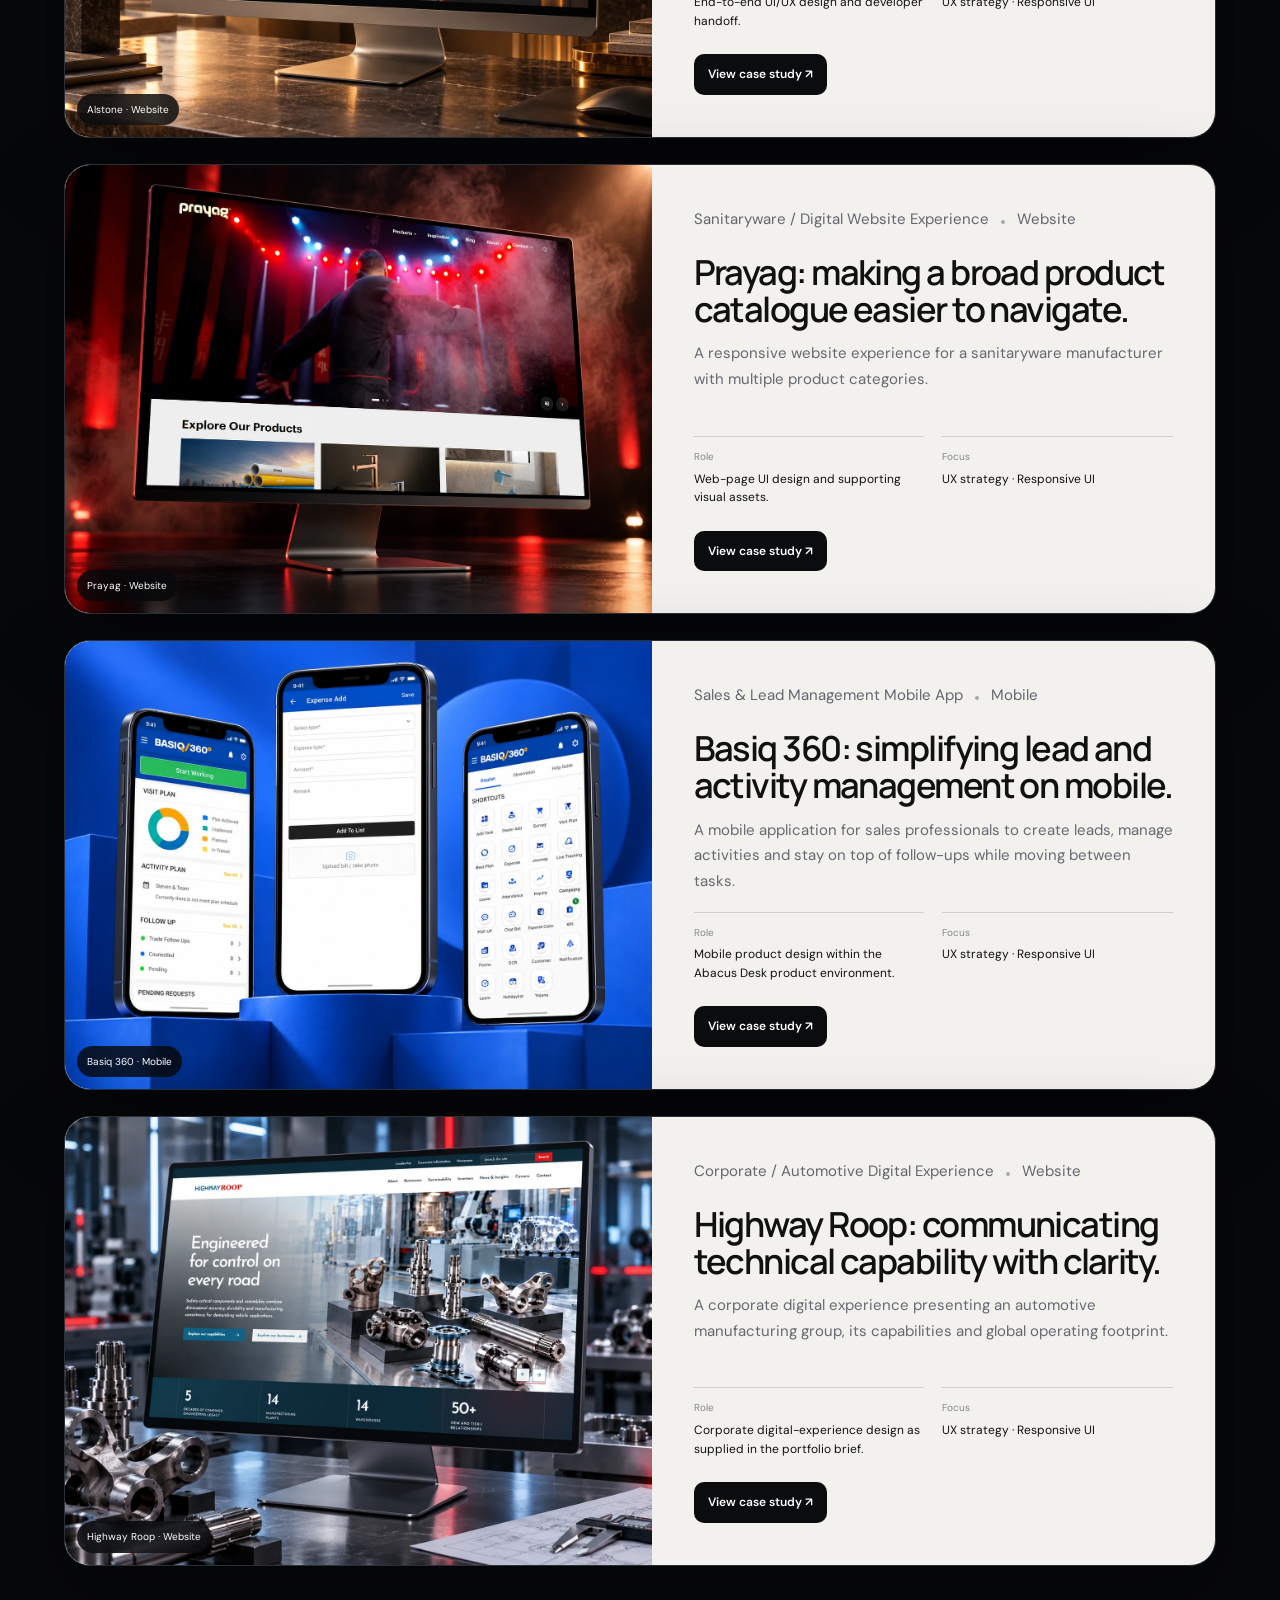
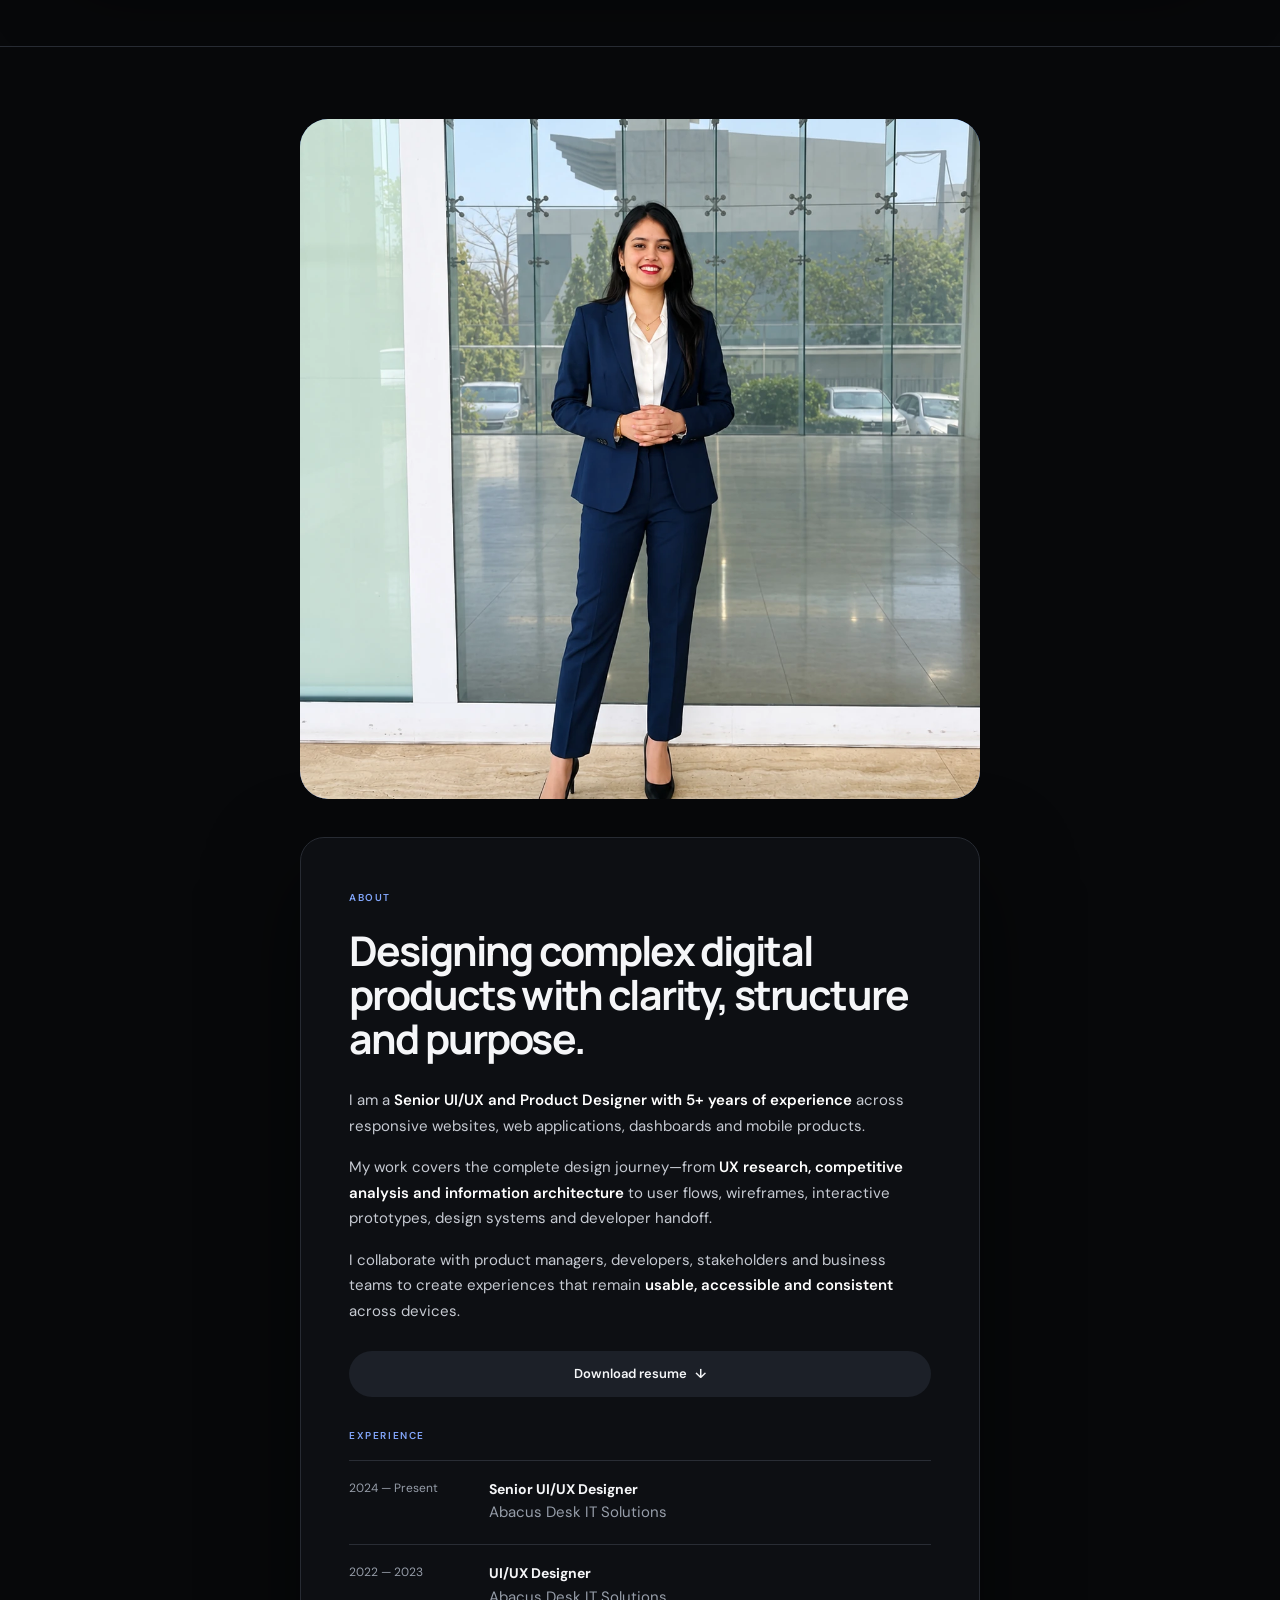
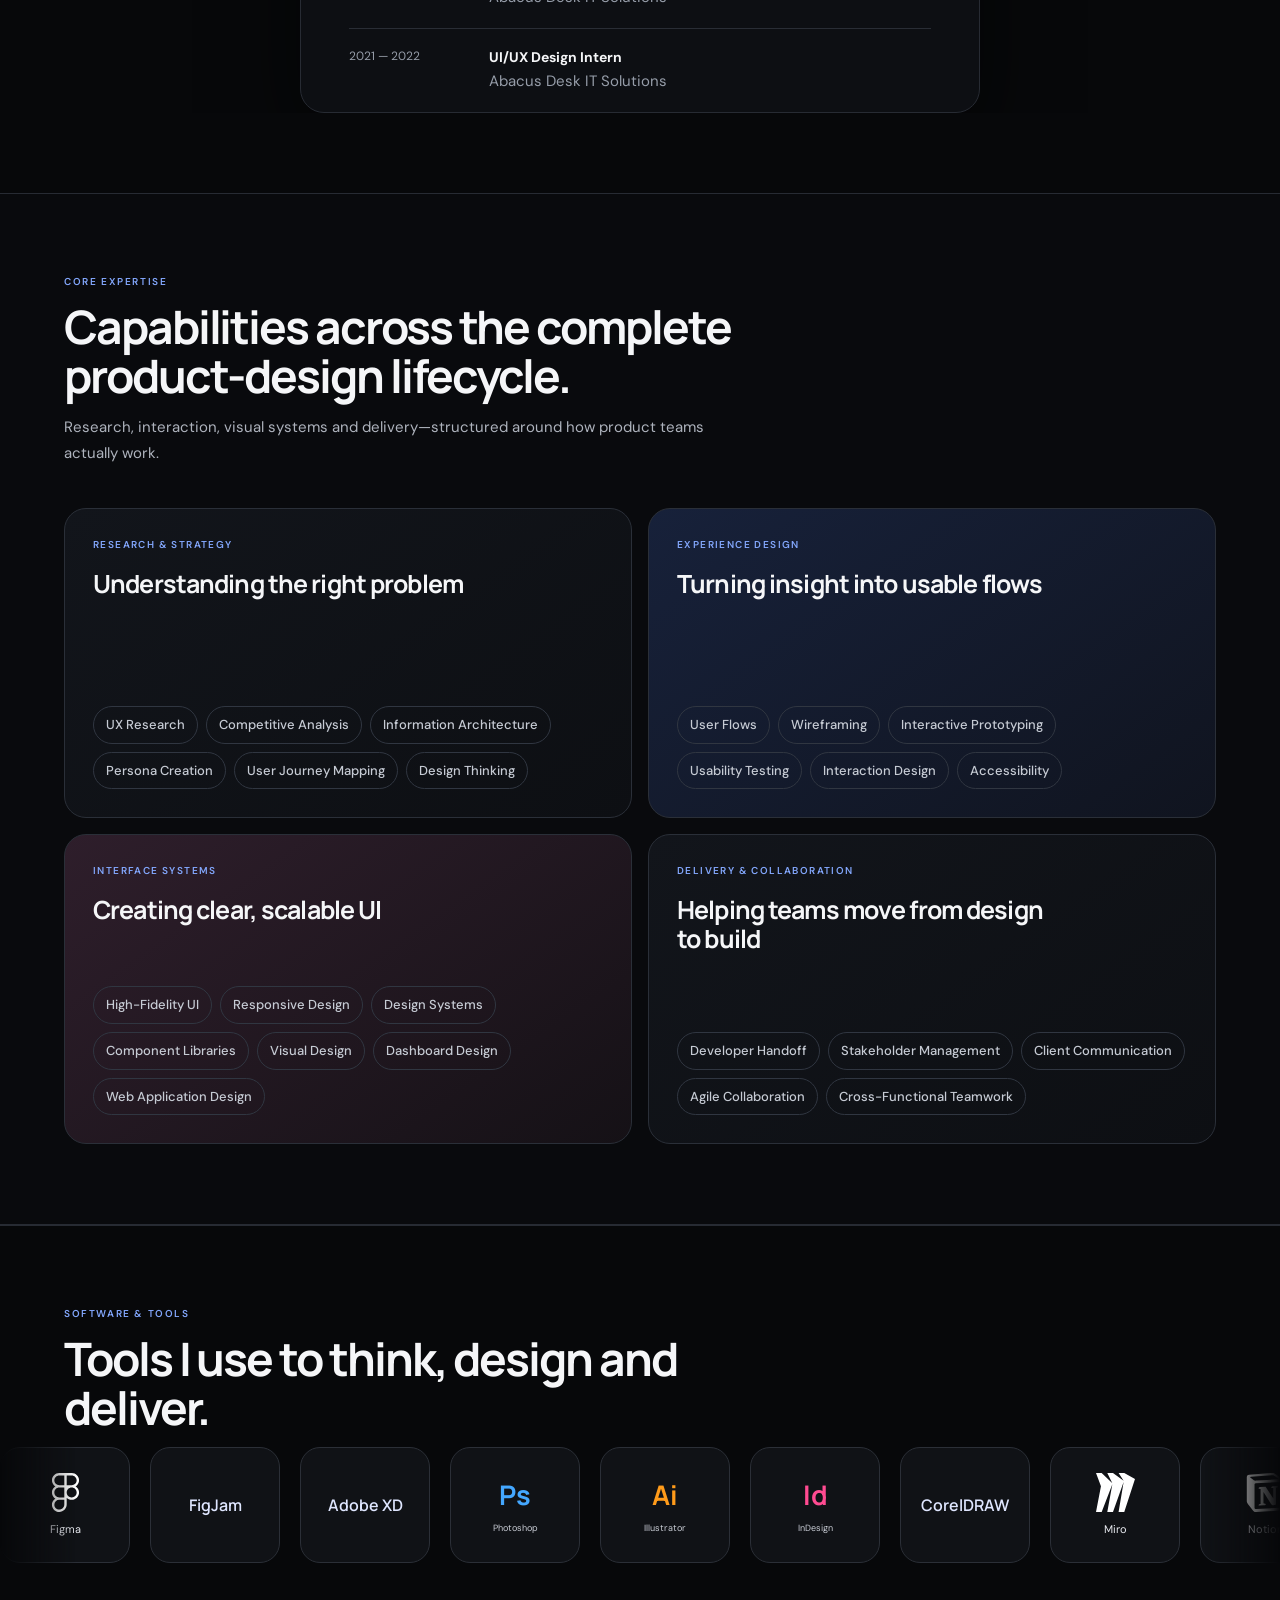
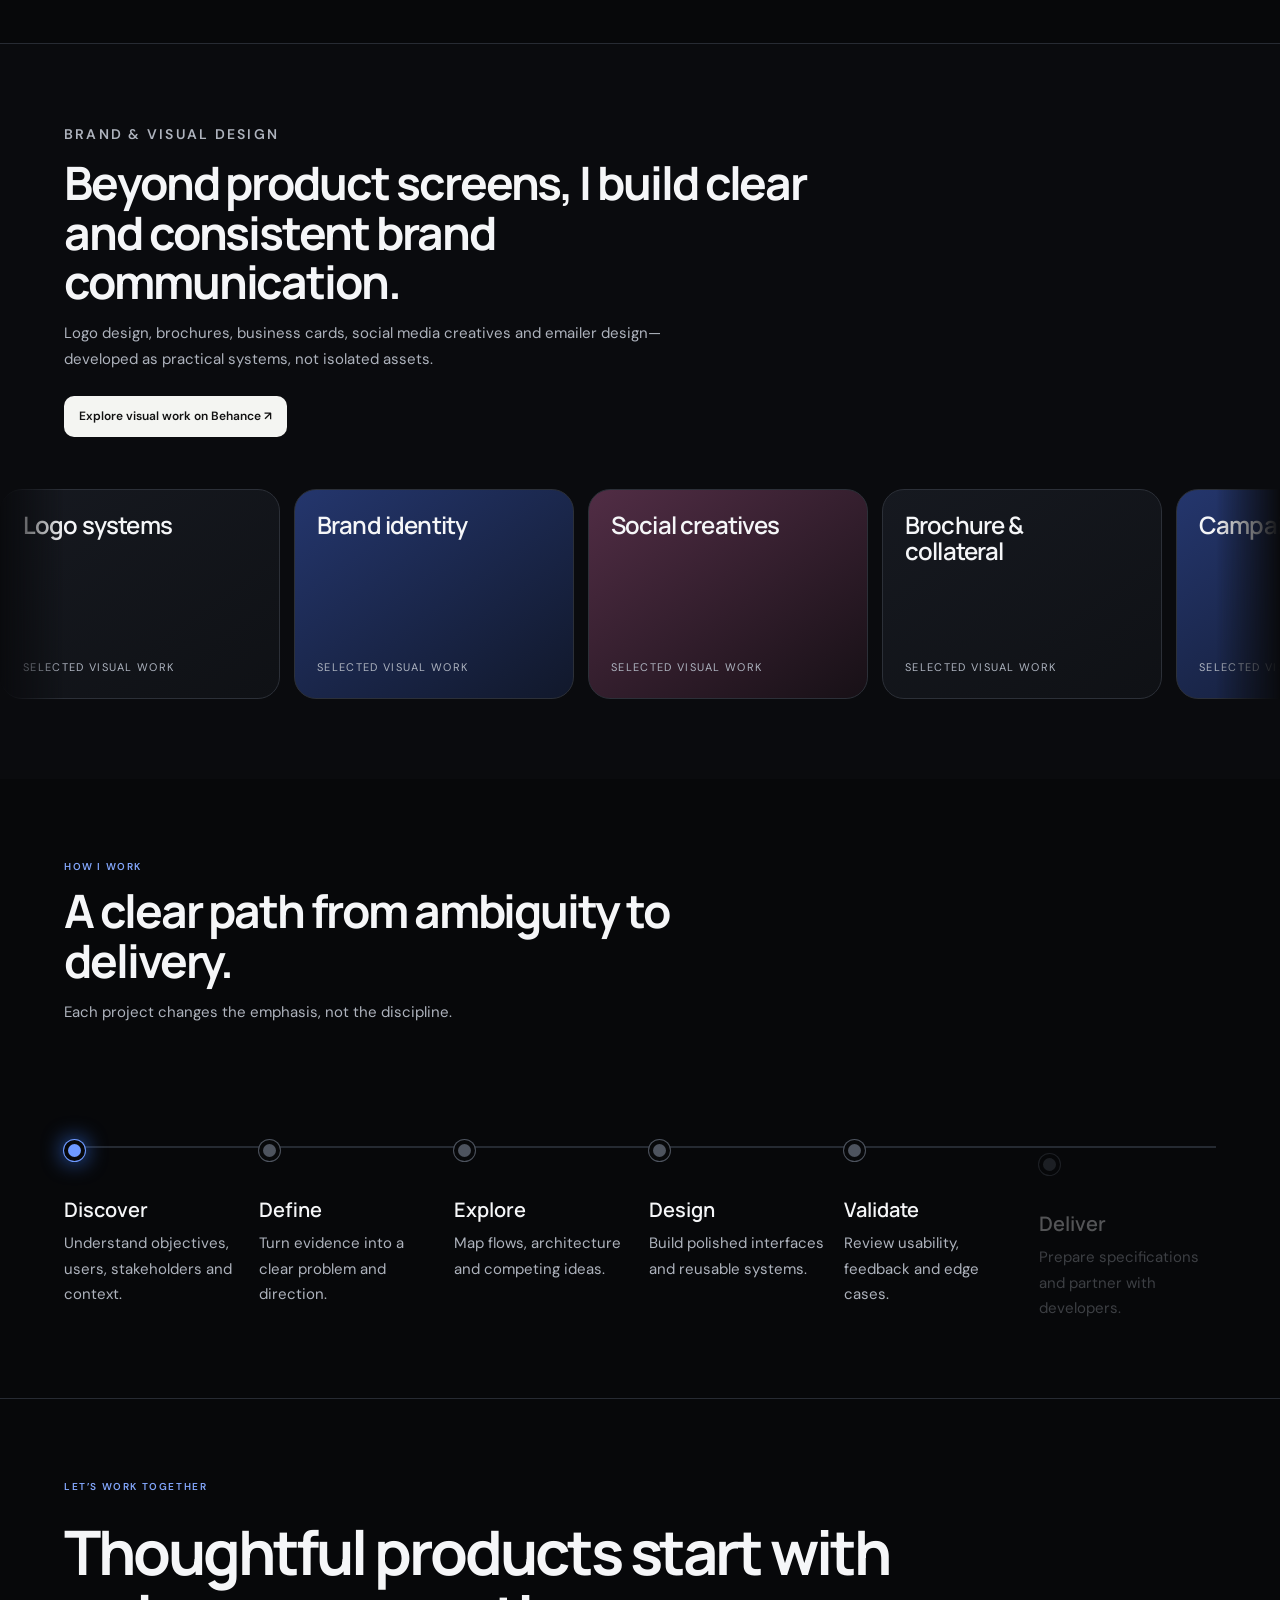
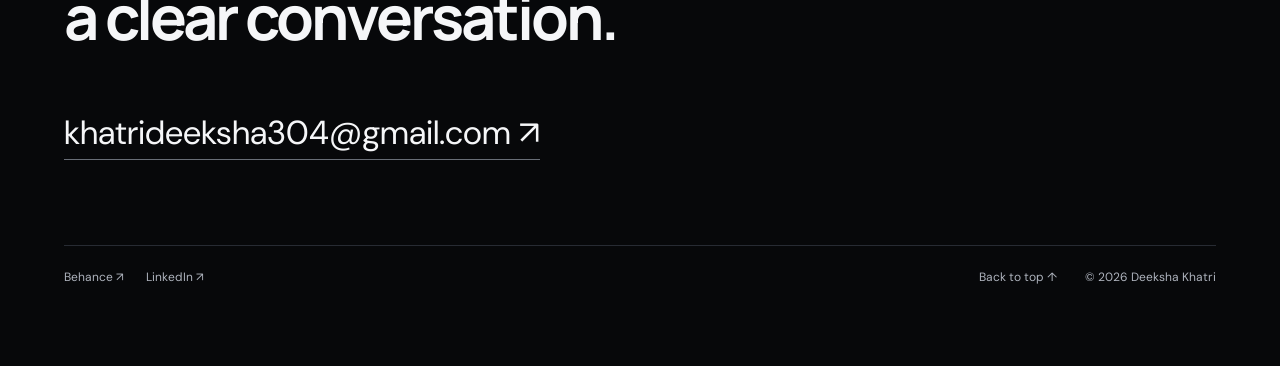
==== commit 6a181c81: "Add files via upload" ====
--- a/index.html
+++ b/index.html
@@ -1,5 +1,5 @@
 <!doctype html>
-<html lang="en"><head><meta charset="utf-8"><meta name="viewport" content="width=device-width,initial-scale=1"><meta name="theme-color" content="#07080a"><meta name="description" content="Deeksha Khatri — Senior UI/UX and Product Designer portfolio."><title>Deeksha Khatri — Senior UI/UX & Product Designer</title><link rel="preconnect" href="https://fonts.googleapis.com"><link rel="preconnect" href="https://fonts.gstatic.com" crossorigin><link href="https://fonts.googleapis.com/css2?family=DM+Sans:wght@400;500;600&family=Manrope:wght@400;500;600;700&display=swap" rel="stylesheet"><link rel="stylesheet" href="styles.css"><link rel="stylesheet" href="layout-fixes.css"></head>
+<html lang="en"><head><meta charset="utf-8"><meta name="viewport" content="width=device-width,initial-scale=1"><meta name="theme-color" content="#07080a"><meta name="description" content="Deeksha Khatri — Senior UI/UX and Product Designer portfolio."><title>Deeksha Khatri — Senior UI/UX & Product Designer</title><link rel="preconnect" href="https://fonts.googleapis.com"><link rel="preconnect" href="https://fonts.gstatic.com" crossorigin><link href="https://fonts.googleapis.com/css2?family=DM+Sans:wght@400;500;600&family=Manrope:wght@400;500;600;700&display=swap" rel="stylesheet"><link rel="stylesheet" href="styles.css?v=20261011-3"><link rel="stylesheet" href="layout-fixes.css?v=20261011-3"></head>
 <body id="top"><a class="skip" href="#main">Skip to content</a>
 <header class="site-header"><a class="brand" href="#top"><span>DK</span><strong>Deeksha Khatri</strong></a><button class="menu-button" aria-label="Open navigation">Menu</button><nav><a href="work.html">Case Studies</a><a href="#experience">Experience</a><a class="header-cta" href="assets/Deeksha_Khatri_Resume.pdf" target="_blank" rel="noopener">Download Resume ↓</a></nav></header>
 <main id="main">
@@ -10,5 +10,6 @@
 <section class="process shell" id="process"><div class="process-intro section-reveal"><p class="eyebrow">How I work</p><h2>A clear path from ambiguity to delivery.</h2><p>Each project changes the emphasis, not the discipline.</p></div><div class="process-timeline section-reveal"><div class="process-line"><i></i></div><div class="process-steps"><article class="active"><span>01</span><h3>Discover</h3><p>Understand objectives, users, stakeholders and context.</p></article><article><span>02</span><h3>Define</h3><p>Turn evidence into a clear problem and direction.</p></article><article><span>03</span><h3>Explore</h3><p>Map flows, architecture and competing ideas.</p></article><article><span>04</span><h3>Design</h3><p>Build polished interfaces and reusable systems.</p></article><article><span>05</span><h3>Validate</h3><p>Review usability, feedback and edge cases.</p></article><article><span>06</span><h3>Deliver</h3><p>Prepare specifications and partner with developers.</p></article></div></div></section>
 </main>
 <footer class="section-reveal"><div class="shell"><p class="eyebrow">Let’s work together</p><h2>Thoughtful products start with a clear conversation.</h2><a class="email" href="mailto:khatrideeksha304@gmail.com">khatrideeksha304@gmail.com ↗</a><div class="footer-row"><div><a href="https://www.behance.net/deekshakhatri" target="_blank" rel="noopener">Behance ↗</a><a href="https://www.linkedin.com/in/deeksha-khatri-a18902249/" target="_blank" rel="noopener">LinkedIn ↗</a></div><a href="#top">Back to top ↑</a><span>© <span id="year"></span> Deeksha Khatri</span></div></div></footer>
-<script src="projects.js"></script><script src="script.js"></script></body></html>
+<script src="projects.js?v=20261011-3"></script><script src="script.js?v=20261011-3"></script></body></html>
 
+
--- a/layout-fixes.css
+++ b/layout-fixes.css
@@ -103,7 +103,7 @@
 .identity img{width:62px!important;height:62px!important;flex:0 0 62px}
 
 /* Face-focused About portrait framing. */
-.about-photo img{transform:scale(1.42)!important;transform-origin:center 20%!important}
+
 /* Compact visual walkthroughs for case studies. */
 .case-body .case-hero-visual{position:relative;overflow:hidden;border-radius:18px;background:#0d1015}
 .case-body .case-hero-visual .project-thumb{margin:0}
@@ -155,4 +155,14 @@
 .case-basiq360 .final-ui-track{grid-auto-columns:min(280px,70vw)}
 .case-basiq360 .screen-viewport{aspect-ratio:1/2;background:#1437b7}
 .case-basiq360 .screen-viewport img{object-fit:contain!important;background:#1437b7}
-@media(max-width:760px){.final-ui-track{grid-auto-columns:100%}.final-ui-gallery{padding-bottom:14px}.screen-viewport{aspect-ratio:16/10}.case-basiq360 .final-ui-track{grid-auto-columns:min(260px,78vw)}}+@media(max-width:760px){.final-ui-track{grid-auto-columns:100%}.final-ui-gallery{padding-bottom:14px}.screen-viewport{aspect-ratio:16/10}.case-basiq360 .final-ui-track{grid-auto-columns:min(260px,78vw)}}
+/* About portrait: consistent crop and focal point across screen sizes */
+.about-photo img{
+  width:100%!important;
+  height:100%!important;
+  object-fit:cover!important;
+  object-position:center 80%!important;
+  transform:none!important;
+  transform-origin:center!important;
+}
+
